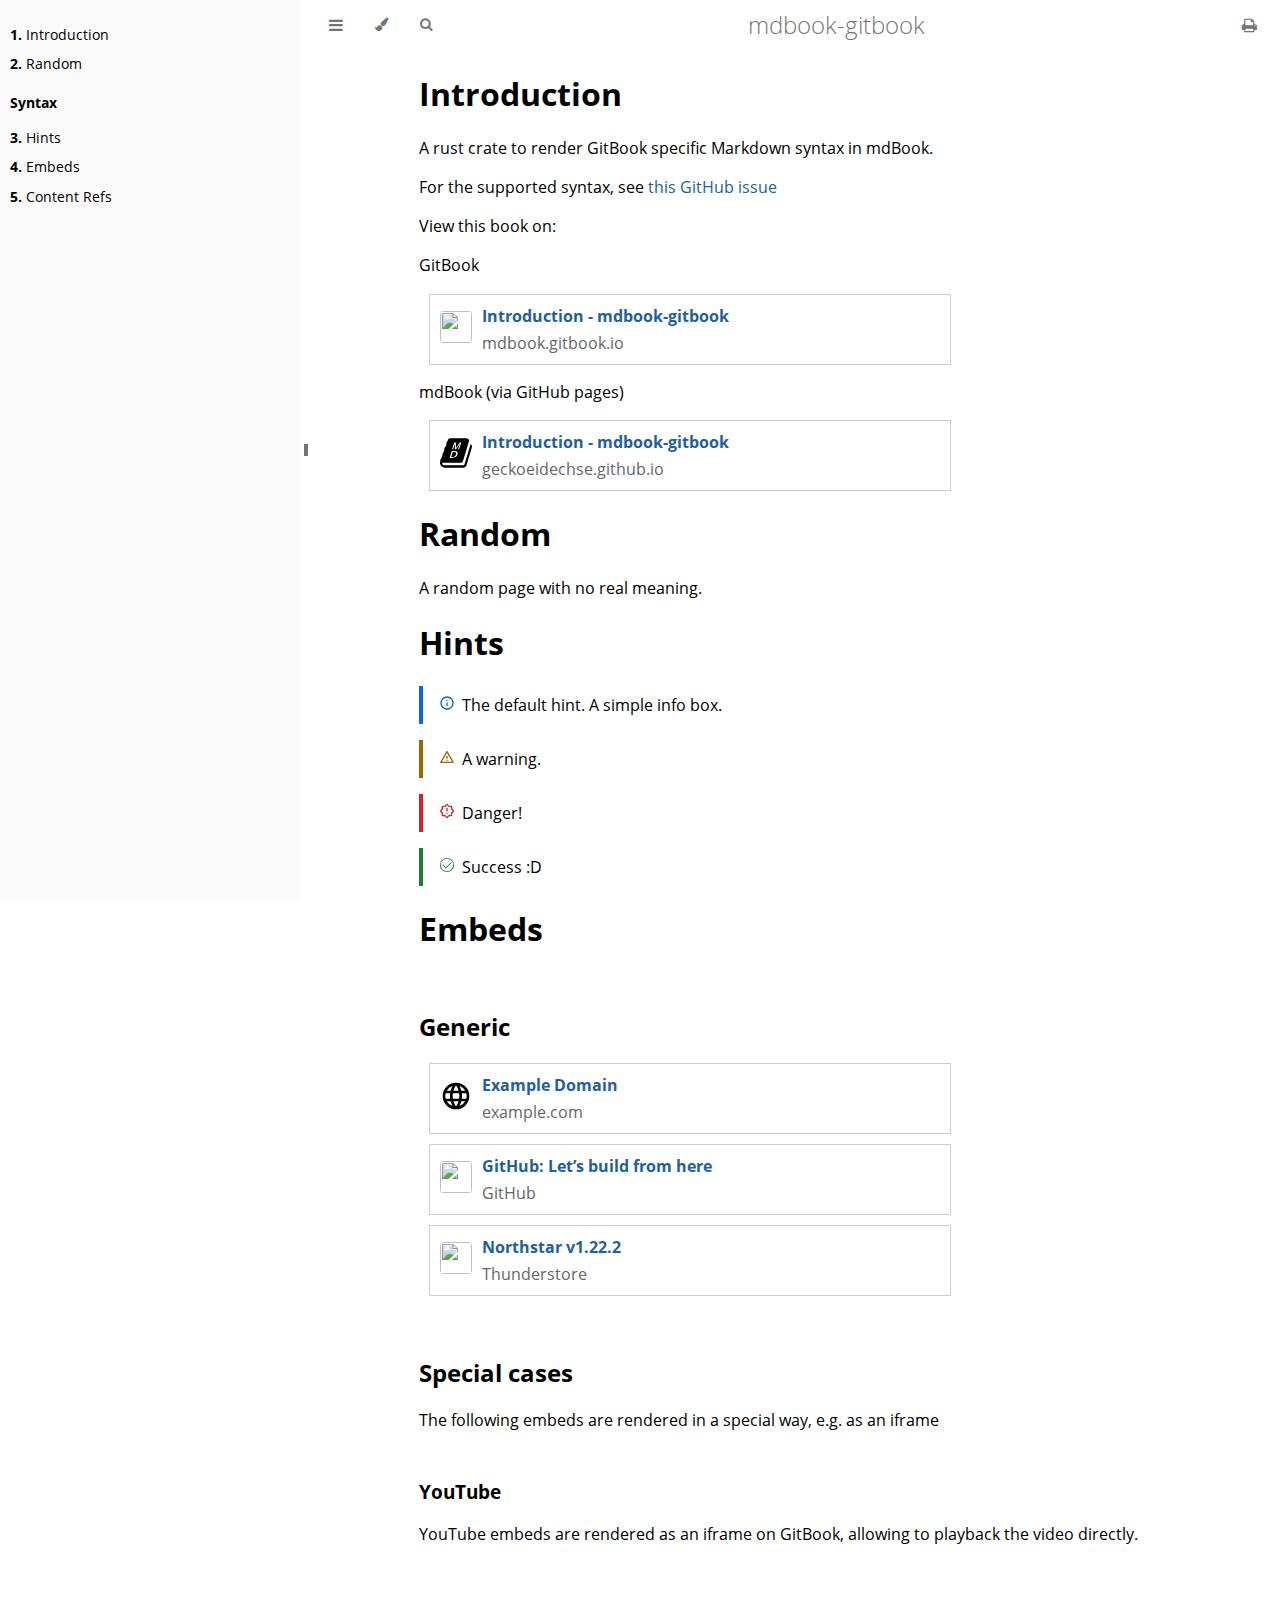
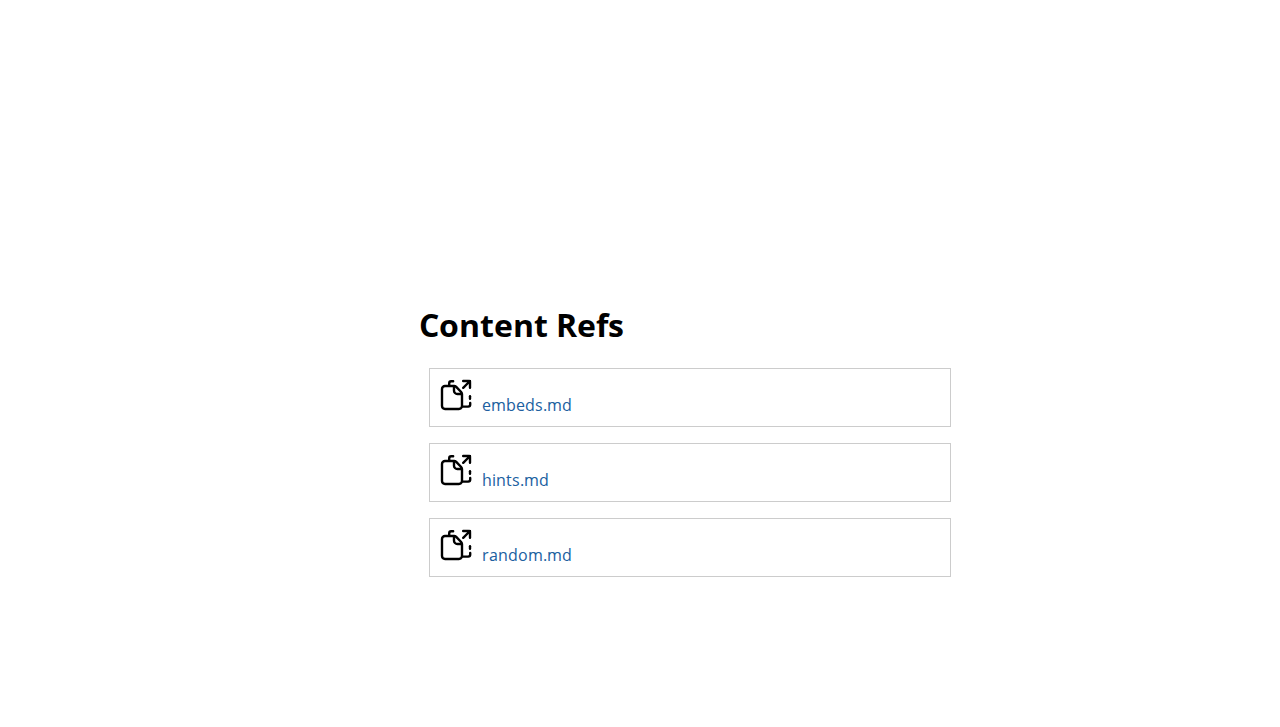
==== print.html @ 850cfbb1 "deploy: 8a7c3dc0112c13851c8fd574d5e337f97fa090f6" ====
<!DOCTYPE HTML>
<html lang="en" class="light" dir="ltr">
    <head>
        <!-- Book generated using mdBook -->
        <meta charset="UTF-8">
        <title>mdbook-gitbook</title>
        <meta name="robots" content="noindex">


        <!-- Custom HTML head -->
        
        <meta name="description" content="">
        <meta name="viewport" content="width=device-width, initial-scale=1">
        <meta name="theme-color" content="#ffffff">

        <link rel="icon" href="favicon.svg">
        <link rel="shortcut icon" href="favicon.png">
        <link rel="stylesheet" href="css/variables.css">
        <link rel="stylesheet" href="css/general.css">
        <link rel="stylesheet" href="css/chrome.css">
        <link rel="stylesheet" href="css/print.css" media="print">

        <!-- Fonts -->
        <link rel="stylesheet" href="FontAwesome/css/font-awesome.css">
        <link rel="stylesheet" href="fonts/fonts.css">

        <!-- Highlight.js Stylesheets -->
        <link rel="stylesheet" href="highlight.css">
        <link rel="stylesheet" href="tomorrow-night.css">
        <link rel="stylesheet" href="ayu-highlight.css">

        <!-- Custom theme stylesheets -->

    </head>
    <body class="sidebar-visible no-js">
    <div id="body-container">
        <!-- Provide site root to javascript -->
        <script>
            var path_to_root = "";
            var default_theme = window.matchMedia("(prefers-color-scheme: dark)").matches ? "navy" : "light";
        </script>

        <!-- Work around some values being stored in localStorage wrapped in quotes -->
        <script>
            try {
                var theme = localStorage.getItem('mdbook-theme');
                var sidebar = localStorage.getItem('mdbook-sidebar');

                if (theme.startsWith('"') && theme.endsWith('"')) {
                    localStorage.setItem('mdbook-theme', theme.slice(1, theme.length - 1));
                }

                if (sidebar.startsWith('"') && sidebar.endsWith('"')) {
                    localStorage.setItem('mdbook-sidebar', sidebar.slice(1, sidebar.length - 1));
                }
            } catch (e) { }
        </script>

        <!-- Set the theme before any content is loaded, prevents flash -->
        <script>
            var theme;
            try { theme = localStorage.getItem('mdbook-theme'); } catch(e) { }
            if (theme === null || theme === undefined) { theme = default_theme; }
            var html = document.querySelector('html');
            html.classList.remove('light')
            html.classList.add(theme);
            var body = document.querySelector('body');
            body.classList.remove('no-js')
            body.classList.add('js');
        </script>

        <input type="checkbox" id="sidebar-toggle-anchor" class="hidden">

        <!-- Hide / unhide sidebar before it is displayed -->
        <script>
            var body = document.querySelector('body');
            var sidebar = null;
            var sidebar_toggle = document.getElementById("sidebar-toggle-anchor");
            if (document.body.clientWidth >= 1080) {
                try { sidebar = localStorage.getItem('mdbook-sidebar'); } catch(e) { }
                sidebar = sidebar || 'visible';
            } else {
                sidebar = 'hidden';
            }
            sidebar_toggle.checked = sidebar === 'visible';
            body.classList.remove('sidebar-visible');
            body.classList.add("sidebar-" + sidebar);
        </script>

        <nav id="sidebar" class="sidebar" aria-label="Table of contents">
            <div class="sidebar-scrollbox">
                <ol class="chapter"><li class="chapter-item expanded "><a href="index.html"><strong aria-hidden="true">1.</strong> Introduction</a></li><li class="chapter-item expanded "><a href="random.html"><strong aria-hidden="true">2.</strong> Random</a></li><li class="chapter-item expanded affix "><li class="part-title">Syntax</li><li class="chapter-item expanded "><a href="examples/hints.html"><strong aria-hidden="true">3.</strong> Hints</a></li><li class="chapter-item expanded "><a href="examples/embeds.html"><strong aria-hidden="true">4.</strong> Embeds</a></li><li class="chapter-item expanded "><a href="examples/content-refs.html"><strong aria-hidden="true">5.</strong> Content Refs</a></li></ol>
            </div>
            <div id="sidebar-resize-handle" class="sidebar-resize-handle">
                <div class="sidebar-resize-indicator"></div>
            </div>
        </nav>

        <!-- Track and set sidebar scroll position -->
        <script>
            var sidebarScrollbox = document.querySelector('#sidebar .sidebar-scrollbox');
            sidebarScrollbox.addEventListener('click', function(e) {
                if (e.target.tagName === 'A') {
                    sessionStorage.setItem('sidebar-scroll', sidebarScrollbox.scrollTop);
                }
            }, { passive: true });
            var sidebarScrollTop = sessionStorage.getItem('sidebar-scroll');
            sessionStorage.removeItem('sidebar-scroll');
            if (sidebarScrollTop) {
                // preserve sidebar scroll position when navigating via links within sidebar
                sidebarScrollbox.scrollTop = sidebarScrollTop;
            } else {
                // scroll sidebar to current active section when navigating via "next/previous chapter" buttons
                var activeSection = document.querySelector('#sidebar .active');
                if (activeSection) {
                    activeSection.scrollIntoView({ block: 'center' });
                }
            }
        </script>

        <div id="page-wrapper" class="page-wrapper">

            <div class="page">
                                <div id="menu-bar-hover-placeholder"></div>
                <div id="menu-bar" class="menu-bar sticky">
                    <div class="left-buttons">
                        <label id="sidebar-toggle" class="icon-button" for="sidebar-toggle-anchor" title="Toggle Table of Contents" aria-label="Toggle Table of Contents" aria-controls="sidebar">
                            <i class="fa fa-bars"></i>
                        </label>
                        <button id="theme-toggle" class="icon-button" type="button" title="Change theme" aria-label="Change theme" aria-haspopup="true" aria-expanded="false" aria-controls="theme-list">
                            <i class="fa fa-paint-brush"></i>
                        </button>
                        <ul id="theme-list" class="theme-popup" aria-label="Themes" role="menu">
                            <li role="none"><button role="menuitem" class="theme" id="light">Light</button></li>
                            <li role="none"><button role="menuitem" class="theme" id="rust">Rust</button></li>
                            <li role="none"><button role="menuitem" class="theme" id="coal">Coal</button></li>
                            <li role="none"><button role="menuitem" class="theme" id="navy">Navy</button></li>
                            <li role="none"><button role="menuitem" class="theme" id="ayu">Ayu</button></li>
                        </ul>
                        <button id="search-toggle" class="icon-button" type="button" title="Search. (Shortkey: s)" aria-label="Toggle Searchbar" aria-expanded="false" aria-keyshortcuts="S" aria-controls="searchbar">
                            <i class="fa fa-search"></i>
                        </button>
                    </div>

                    <h1 class="menu-title">mdbook-gitbook</h1>

                    <div class="right-buttons">
                        <a href="print.html" title="Print this book" aria-label="Print this book">
                            <i id="print-button" class="fa fa-print"></i>
                        </a>

                    </div>
                </div>

                <div id="search-wrapper" class="hidden">
                    <form id="searchbar-outer" class="searchbar-outer">
                        <input type="search" id="searchbar" name="searchbar" placeholder="Search this book ..." aria-controls="searchresults-outer" aria-describedby="searchresults-header">
                    </form>
                    <div id="searchresults-outer" class="searchresults-outer hidden">
                        <div id="searchresults-header" class="searchresults-header"></div>
                        <ul id="searchresults">
                        </ul>
                    </div>
                </div>

                <!-- Apply ARIA attributes after the sidebar and the sidebar toggle button are added to the DOM -->
                <script>
                    document.getElementById('sidebar-toggle').setAttribute('aria-expanded', sidebar === 'visible');
                    document.getElementById('sidebar').setAttribute('aria-hidden', sidebar !== 'visible');
                    Array.from(document.querySelectorAll('#sidebar a')).forEach(function(link) {
                        link.setAttribute('tabIndex', sidebar === 'visible' ? 0 : -1);
                    });
                </script>

                <div id="content" class="content">
                    <main>
                        <h1 id="introduction"><a class="header" href="#introduction">Introduction</a></h1>
<p>A rust crate to render GitBook specific Markdown syntax in mdBook.</p>
<p>For the supported syntax, see <a href="https://github.com/GeckoEidechse/mdbook-gitbook/issues/1">this GitHub issue</a></p>
<p>View this book on:</p>
<p>GitBook</p>
<div style="border: 1px solid #ccc; padding: 10px; max-width: 500px; margin: 10px">
  <a href="https://mdbook.gitbook.io/mdbook-gitbook/">
    <div style="display: flex; align-items: center;">
      <div style="margin-right: 10px;">
        <img alt="" src="https://app.gitbook.com/public/images/icon-512.png" width="100%" height="auto" decoding="async"
          style="width: 32px; height: 32px; border-radius: 4px;">
      </div>
      <div style="flex-grow: 1;">
        <div style="font-weight: bold; margin-bottom: 5px;">
          Introduction - mdbook-gitbook
        </div>
        <div style="color: #666;">
          mdbook.gitbook.io
        </div>
      </div>
    </div>
  </a>
</div>
<p>mdBook (via GitHub pages)</p>
<div style="border: 1px solid #ccc; padding: 10px; max-width: 500px; margin: 10px">
  <a href="https://geckoeidechse.github.io/mdbook-gitbook/">
    <div style="display: flex; align-items: center;">
      <div style="margin-right: 10px;">
        <img alt="" src="favicon.svg" width="100%" height="auto" decoding="async"
          style="width: 32px; height: 32px; border-radius: 4px;">
      </div>
      <div style="flex-grow: 1;">
        <div style="font-weight: bold; margin-bottom: 5px;">
          Introduction - mdbook-gitbook
        </div>
        <div style="color: #666;">
          geckoeidechse.github.io
        </div>
      </div>
    </div>
  </a>
</div>
<div style="break-before: page; page-break-before: always;"></div><h1 id="random"><a class="header" href="#random">Random</a></h1>
<p>A random page with no real meaning.</p>
<div style="break-before: page; page-break-before: always;"></div><h1 id="hints"><a class="header" href="#hints">Hints</a></h1>
<style>
.mdbook-gitbook-hints {
  padding: 8px 16px;
  margin-bottom: 16px;
  border-left: 0.25em solid var(--mdbook-gitbook-hints-color);
}

.mdbook-gitbook-hints>*:first-child {
  margin-top: 0;
}

.mdbook-gitbook-hints>*:last-child {
  margin-bottom: 0;
}

.mdbook-gitbook-hints-icon {
  display: inline-block;
  color: var(--mdbook-gitbook-hints-color);
  width: 1em;
  height: 1em;
  margin-right: 0.2em;
  background-color: currentColor;
  -webkit-mask: no-repeat center / 100%;
  mask: no-repeat center / 100%;
  -webkit-mask-image: var(--mdbook-gitbook-hints-icon);
  mask-image: var(--mdbook-gitbook-hints-icon);
}

/* Icons from https://icon-sets.iconify.design/material-symbols */
.mdbook-gitbook-hints-info {
  --mdbook-gitbook-hints-color: rgb(9, 105, 218);
  --mdbook-gitbook-hints-icon: url('data:image/svg+xml,%3Csvg xmlns="http%3A%2F%2Fwww.w3.org%2F2000%2Fsvg" width="24" height="24" viewBox="0 0 24 24"%3E%3Cpath fill="currentColor" d="M12 17q.425 0 .713-.288T13 16v-4q0-.425-.288-.712T12 11q-.425 0-.712.288T11 12v4q0 .425.288.713T12 17m0-8q.425 0 .713-.288T13 8q0-.425-.288-.712T12 7q-.425 0-.712.288T11 8q0 .425.288.713T12 9m0 13q-2.075 0-3.9-.788t-3.175-2.137q-1.35-1.35-2.137-3.175T2 12q0-2.075.788-3.9t2.137-3.175q1.35-1.35 3.175-2.137T12 2q2.075 0 3.9.788t3.175 2.137q1.35 1.35 2.138 3.175T22 12q0 2.075-.788 3.9t-2.137 3.175q-1.35 1.35-3.175 2.138T12 22m0-2q3.35 0 5.675-2.325T20 12q0-3.35-2.325-5.675T12 4Q8.65 4 6.325 6.325T4 12q0 3.35 2.325 5.675T12 20m0-8"%2F%3E%3C%2Fsvg%3E');
}

.mdbook-gitbook-hints-warning {
  --mdbook-gitbook-hints-color: rgb(154, 103, 0);
  --mdbook-gitbook-hints-icon: url('data:image/svg+xml,%3Csvg xmlns="http%3A%2F%2Fwww.w3.org%2F2000%2Fsvg" width="24" height="24" viewBox="0 0 24 24"%3E%3Cpath fill="currentColor" d="M2.725 21q-.275 0-.5-.137t-.35-.363q-.125-.225-.137-.488t.137-.512l9.25-16q.15-.25.388-.375T12 3q.25 0 .488.125t.387.375l9.25 16q.15.25.138.513t-.138.487q-.125.225-.35.363t-.5.137zm1.725-2h15.1L12 6zM12 18q.425 0 .713-.288T13 17q0-.425-.288-.712T12 16q-.425 0-.712.288T11 17q0 .425.288.713T12 18m0-3q.425 0 .713-.288T13 14v-3q0-.425-.288-.712T12 10q-.425 0-.712.288T11 11v3q0 .425.288.713T12 15m0-2.5"%2F%3E%3C%2Fsvg%3E');
}

.mdbook-gitbook-hints-danger {
  --mdbook-gitbook-hints-color: rgb(207, 34, 46);
  --mdbook-gitbook-hints-icon: url('data:image/svg+xml,%3Csvg xmlns="http%3A%2F%2Fwww.w3.org%2F2000%2Fsvg" width="24" height="24" viewBox="0 0 24 24"%3E%3Cpath fill="currentColor" d="M12 17q.425 0 .713-.288T13 16q0-.425-.288-.712T12 15q-.425 0-.712.288T11 16q0 .425.288.713T12 17m0-4q.425 0 .713-.288T13 12V8q0-.425-.288-.712T12 7q-.425 0-.712.288T11 8v4q0 .425.288.713T12 13m-3.35 7H6q-.825 0-1.412-.587T4 18v-2.65L2.075 13.4q-.275-.3-.425-.662T1.5 12q0-.375.15-.737t.425-.663L4 8.65V6q0-.825.588-1.412T6 4h2.65l1.95-1.925q.3-.275.663-.425T12 1.5q.375 0 .738.15t.662.425L15.35 4H18q.825 0 1.413.588T20 6v2.65l1.925 1.95q.275.3.425.663t.15.737q0 .375-.15.738t-.425.662L20 15.35V18q0 .825-.587 1.413T18 20h-2.65l-1.95 1.925q-.3.275-.662.425T12 22.5q-.375 0-.737-.15t-.663-.425zm.85-2l2.5 2.5l2.5-2.5H18v-3.5l2.5-2.5L18 9.5V6h-3.5L12 3.5L9.5 6H6v3.5L3.5 12L6 14.5V18zm2.5-6"%2F%3E%3C%2Fsvg%3E');
}

.mdbook-gitbook-hints-success {
  --mdbook-gitbook-hints-color: rgb(26, 127, 55);
  --mdbook-gitbook-hints-icon: url("data:image/svg+xml,%3Csvg xmlns='http://www.w3.org/2000/svg' viewBox='0 0 36 36'%3E%3Cpath fill='%23000' d='M18 2a16 16 0 1 0 16 16A16 16 0 0 0 18 2m0 30a14 14 0 1 1 14-14a14 14 0 0 1-14 14' class='clr-i-outline clr-i-outline-path-1'/%3E%3Cpath fill='%23000' d='M28 12.1a1 1 0 0 0-1.41 0l-11.1 11.05l-6-6A1 1 0 0 0 8 18.53L15.49 26L28 13.52a1 1 0 0 0 0-1.42' class='clr-i-outline clr-i-outline-path-2'/%3E%3Cpath fill='none' d='M0 0h36v36H0z'/%3E%3C/svg%3E");
}

</style>
<div class="mdbook-gitbook-hints mdbook-gitbook-hints-info">
  <span class="mdbook-gitbook-hints-icon"></span>
  The default hint. A simple info box.
</div>
<style>
.mdbook-gitbook-hints {
  padding: 8px 16px;
  margin-bottom: 16px;
  border-left: 0.25em solid var(--mdbook-gitbook-hints-color);
}

.mdbook-gitbook-hints>*:first-child {
  margin-top: 0;
}

.mdbook-gitbook-hints>*:last-child {
  margin-bottom: 0;
}

.mdbook-gitbook-hints-icon {
  display: inline-block;
  color: var(--mdbook-gitbook-hints-color);
  width: 1em;
  height: 1em;
  margin-right: 0.2em;
  background-color: currentColor;
  -webkit-mask: no-repeat center / 100%;
  mask: no-repeat center / 100%;
  -webkit-mask-image: var(--mdbook-gitbook-hints-icon);
  mask-image: var(--mdbook-gitbook-hints-icon);
}

/* Icons from https://icon-sets.iconify.design/material-symbols */
.mdbook-gitbook-hints-info {
  --mdbook-gitbook-hints-color: rgb(9, 105, 218);
  --mdbook-gitbook-hints-icon: url('data:image/svg+xml,%3Csvg xmlns="http%3A%2F%2Fwww.w3.org%2F2000%2Fsvg" width="24" height="24" viewBox="0 0 24 24"%3E%3Cpath fill="currentColor" d="M12 17q.425 0 .713-.288T13 16v-4q0-.425-.288-.712T12 11q-.425 0-.712.288T11 12v4q0 .425.288.713T12 17m0-8q.425 0 .713-.288T13 8q0-.425-.288-.712T12 7q-.425 0-.712.288T11 8q0 .425.288.713T12 9m0 13q-2.075 0-3.9-.788t-3.175-2.137q-1.35-1.35-2.137-3.175T2 12q0-2.075.788-3.9t2.137-3.175q1.35-1.35 3.175-2.137T12 2q2.075 0 3.9.788t3.175 2.137q1.35 1.35 2.138 3.175T22 12q0 2.075-.788 3.9t-2.137 3.175q-1.35 1.35-3.175 2.138T12 22m0-2q3.35 0 5.675-2.325T20 12q0-3.35-2.325-5.675T12 4Q8.65 4 6.325 6.325T4 12q0 3.35 2.325 5.675T12 20m0-8"%2F%3E%3C%2Fsvg%3E');
}

.mdbook-gitbook-hints-warning {
  --mdbook-gitbook-hints-color: rgb(154, 103, 0);
  --mdbook-gitbook-hints-icon: url('data:image/svg+xml,%3Csvg xmlns="http%3A%2F%2Fwww.w3.org%2F2000%2Fsvg" width="24" height="24" viewBox="0 0 24 24"%3E%3Cpath fill="currentColor" d="M2.725 21q-.275 0-.5-.137t-.35-.363q-.125-.225-.137-.488t.137-.512l9.25-16q.15-.25.388-.375T12 3q.25 0 .488.125t.387.375l9.25 16q.15.25.138.513t-.138.487q-.125.225-.35.363t-.5.137zm1.725-2h15.1L12 6zM12 18q.425 0 .713-.288T13 17q0-.425-.288-.712T12 16q-.425 0-.712.288T11 17q0 .425.288.713T12 18m0-3q.425 0 .713-.288T13 14v-3q0-.425-.288-.712T12 10q-.425 0-.712.288T11 11v3q0 .425.288.713T12 15m0-2.5"%2F%3E%3C%2Fsvg%3E');
}

.mdbook-gitbook-hints-danger {
  --mdbook-gitbook-hints-color: rgb(207, 34, 46);
  --mdbook-gitbook-hints-icon: url('data:image/svg+xml,%3Csvg xmlns="http%3A%2F%2Fwww.w3.org%2F2000%2Fsvg" width="24" height="24" viewBox="0 0 24 24"%3E%3Cpath fill="currentColor" d="M12 17q.425 0 .713-.288T13 16q0-.425-.288-.712T12 15q-.425 0-.712.288T11 16q0 .425.288.713T12 17m0-4q.425 0 .713-.288T13 12V8q0-.425-.288-.712T12 7q-.425 0-.712.288T11 8v4q0 .425.288.713T12 13m-3.35 7H6q-.825 0-1.412-.587T4 18v-2.65L2.075 13.4q-.275-.3-.425-.662T1.5 12q0-.375.15-.737t.425-.663L4 8.65V6q0-.825.588-1.412T6 4h2.65l1.95-1.925q.3-.275.663-.425T12 1.5q.375 0 .738.15t.662.425L15.35 4H18q.825 0 1.413.588T20 6v2.65l1.925 1.95q.275.3.425.663t.15.737q0 .375-.15.738t-.425.662L20 15.35V18q0 .825-.587 1.413T18 20h-2.65l-1.95 1.925q-.3.275-.662.425T12 22.5q-.375 0-.737-.15t-.663-.425zm.85-2l2.5 2.5l2.5-2.5H18v-3.5l2.5-2.5L18 9.5V6h-3.5L12 3.5L9.5 6H6v3.5L3.5 12L6 14.5V18zm2.5-6"%2F%3E%3C%2Fsvg%3E');
}

.mdbook-gitbook-hints-success {
  --mdbook-gitbook-hints-color: rgb(26, 127, 55);
  --mdbook-gitbook-hints-icon: url("data:image/svg+xml,%3Csvg xmlns='http://www.w3.org/2000/svg' viewBox='0 0 36 36'%3E%3Cpath fill='%23000' d='M18 2a16 16 0 1 0 16 16A16 16 0 0 0 18 2m0 30a14 14 0 1 1 14-14a14 14 0 0 1-14 14' class='clr-i-outline clr-i-outline-path-1'/%3E%3Cpath fill='%23000' d='M28 12.1a1 1 0 0 0-1.41 0l-11.1 11.05l-6-6A1 1 0 0 0 8 18.53L15.49 26L28 13.52a1 1 0 0 0 0-1.42' class='clr-i-outline clr-i-outline-path-2'/%3E%3Cpath fill='none' d='M0 0h36v36H0z'/%3E%3C/svg%3E");
}

</style>
<div class="mdbook-gitbook-hints mdbook-gitbook-hints-warning">
  <span class="mdbook-gitbook-hints-icon"></span>
  A warning.
</div>
<style>
.mdbook-gitbook-hints {
  padding: 8px 16px;
  margin-bottom: 16px;
  border-left: 0.25em solid var(--mdbook-gitbook-hints-color);
}

.mdbook-gitbook-hints>*:first-child {
  margin-top: 0;
}

.mdbook-gitbook-hints>*:last-child {
  margin-bottom: 0;
}

.mdbook-gitbook-hints-icon {
  display: inline-block;
  color: var(--mdbook-gitbook-hints-color);
  width: 1em;
  height: 1em;
  margin-right: 0.2em;
  background-color: currentColor;
  -webkit-mask: no-repeat center / 100%;
  mask: no-repeat center / 100%;
  -webkit-mask-image: var(--mdbook-gitbook-hints-icon);
  mask-image: var(--mdbook-gitbook-hints-icon);
}

/* Icons from https://icon-sets.iconify.design/material-symbols */
.mdbook-gitbook-hints-info {
  --mdbook-gitbook-hints-color: rgb(9, 105, 218);
  --mdbook-gitbook-hints-icon: url('data:image/svg+xml,%3Csvg xmlns="http%3A%2F%2Fwww.w3.org%2F2000%2Fsvg" width="24" height="24" viewBox="0 0 24 24"%3E%3Cpath fill="currentColor" d="M12 17q.425 0 .713-.288T13 16v-4q0-.425-.288-.712T12 11q-.425 0-.712.288T11 12v4q0 .425.288.713T12 17m0-8q.425 0 .713-.288T13 8q0-.425-.288-.712T12 7q-.425 0-.712.288T11 8q0 .425.288.713T12 9m0 13q-2.075 0-3.9-.788t-3.175-2.137q-1.35-1.35-2.137-3.175T2 12q0-2.075.788-3.9t2.137-3.175q1.35-1.35 3.175-2.137T12 2q2.075 0 3.9.788t3.175 2.137q1.35 1.35 2.138 3.175T22 12q0 2.075-.788 3.9t-2.137 3.175q-1.35 1.35-3.175 2.138T12 22m0-2q3.35 0 5.675-2.325T20 12q0-3.35-2.325-5.675T12 4Q8.65 4 6.325 6.325T4 12q0 3.35 2.325 5.675T12 20m0-8"%2F%3E%3C%2Fsvg%3E');
}

.mdbook-gitbook-hints-warning {
  --mdbook-gitbook-hints-color: rgb(154, 103, 0);
  --mdbook-gitbook-hints-icon: url('data:image/svg+xml,%3Csvg xmlns="http%3A%2F%2Fwww.w3.org%2F2000%2Fsvg" width="24" height="24" viewBox="0 0 24 24"%3E%3Cpath fill="currentColor" d="M2.725 21q-.275 0-.5-.137t-.35-.363q-.125-.225-.137-.488t.137-.512l9.25-16q.15-.25.388-.375T12 3q.25 0 .488.125t.387.375l9.25 16q.15.25.138.513t-.138.487q-.125.225-.35.363t-.5.137zm1.725-2h15.1L12 6zM12 18q.425 0 .713-.288T13 17q0-.425-.288-.712T12 16q-.425 0-.712.288T11 17q0 .425.288.713T12 18m0-3q.425 0 .713-.288T13 14v-3q0-.425-.288-.712T12 10q-.425 0-.712.288T11 11v3q0 .425.288.713T12 15m0-2.5"%2F%3E%3C%2Fsvg%3E');
}

.mdbook-gitbook-hints-danger {
  --mdbook-gitbook-hints-color: rgb(207, 34, 46);
  --mdbook-gitbook-hints-icon: url('data:image/svg+xml,%3Csvg xmlns="http%3A%2F%2Fwww.w3.org%2F2000%2Fsvg" width="24" height="24" viewBox="0 0 24 24"%3E%3Cpath fill="currentColor" d="M12 17q.425 0 .713-.288T13 16q0-.425-.288-.712T12 15q-.425 0-.712.288T11 16q0 .425.288.713T12 17m0-4q.425 0 .713-.288T13 12V8q0-.425-.288-.712T12 7q-.425 0-.712.288T11 8v4q0 .425.288.713T12 13m-3.35 7H6q-.825 0-1.412-.587T4 18v-2.65L2.075 13.4q-.275-.3-.425-.662T1.5 12q0-.375.15-.737t.425-.663L4 8.65V6q0-.825.588-1.412T6 4h2.65l1.95-1.925q.3-.275.663-.425T12 1.5q.375 0 .738.15t.662.425L15.35 4H18q.825 0 1.413.588T20 6v2.65l1.925 1.95q.275.3.425.663t.15.737q0 .375-.15.738t-.425.662L20 15.35V18q0 .825-.587 1.413T18 20h-2.65l-1.95 1.925q-.3.275-.662.425T12 22.5q-.375 0-.737-.15t-.663-.425zm.85-2l2.5 2.5l2.5-2.5H18v-3.5l2.5-2.5L18 9.5V6h-3.5L12 3.5L9.5 6H6v3.5L3.5 12L6 14.5V18zm2.5-6"%2F%3E%3C%2Fsvg%3E');
}

.mdbook-gitbook-hints-success {
  --mdbook-gitbook-hints-color: rgb(26, 127, 55);
  --mdbook-gitbook-hints-icon: url("data:image/svg+xml,%3Csvg xmlns='http://www.w3.org/2000/svg' viewBox='0 0 36 36'%3E%3Cpath fill='%23000' d='M18 2a16 16 0 1 0 16 16A16 16 0 0 0 18 2m0 30a14 14 0 1 1 14-14a14 14 0 0 1-14 14' class='clr-i-outline clr-i-outline-path-1'/%3E%3Cpath fill='%23000' d='M28 12.1a1 1 0 0 0-1.41 0l-11.1 11.05l-6-6A1 1 0 0 0 8 18.53L15.49 26L28 13.52a1 1 0 0 0 0-1.42' class='clr-i-outline clr-i-outline-path-2'/%3E%3Cpath fill='none' d='M0 0h36v36H0z'/%3E%3C/svg%3E");
}

</style>
<div class="mdbook-gitbook-hints mdbook-gitbook-hints-danger">
  <span class="mdbook-gitbook-hints-icon"></span>
  Danger!
</div>
<style>
.mdbook-gitbook-hints {
  padding: 8px 16px;
  margin-bottom: 16px;
  border-left: 0.25em solid var(--mdbook-gitbook-hints-color);
}

.mdbook-gitbook-hints>*:first-child {
  margin-top: 0;
}

.mdbook-gitbook-hints>*:last-child {
  margin-bottom: 0;
}

.mdbook-gitbook-hints-icon {
  display: inline-block;
  color: var(--mdbook-gitbook-hints-color);
  width: 1em;
  height: 1em;
  margin-right: 0.2em;
  background-color: currentColor;
  -webkit-mask: no-repeat center / 100%;
  mask: no-repeat center / 100%;
  -webkit-mask-image: var(--mdbook-gitbook-hints-icon);
  mask-image: var(--mdbook-gitbook-hints-icon);
}

/* Icons from https://icon-sets.iconify.design/material-symbols */
.mdbook-gitbook-hints-info {
  --mdbook-gitbook-hints-color: rgb(9, 105, 218);
  --mdbook-gitbook-hints-icon: url('data:image/svg+xml,%3Csvg xmlns="http%3A%2F%2Fwww.w3.org%2F2000%2Fsvg" width="24" height="24" viewBox="0 0 24 24"%3E%3Cpath fill="currentColor" d="M12 17q.425 0 .713-.288T13 16v-4q0-.425-.288-.712T12 11q-.425 0-.712.288T11 12v4q0 .425.288.713T12 17m0-8q.425 0 .713-.288T13 8q0-.425-.288-.712T12 7q-.425 0-.712.288T11 8q0 .425.288.713T12 9m0 13q-2.075 0-3.9-.788t-3.175-2.137q-1.35-1.35-2.137-3.175T2 12q0-2.075.788-3.9t2.137-3.175q1.35-1.35 3.175-2.137T12 2q2.075 0 3.9.788t3.175 2.137q1.35 1.35 2.138 3.175T22 12q0 2.075-.788 3.9t-2.137 3.175q-1.35 1.35-3.175 2.138T12 22m0-2q3.35 0 5.675-2.325T20 12q0-3.35-2.325-5.675T12 4Q8.65 4 6.325 6.325T4 12q0 3.35 2.325 5.675T12 20m0-8"%2F%3E%3C%2Fsvg%3E');
}

.mdbook-gitbook-hints-warning {
  --mdbook-gitbook-hints-color: rgb(154, 103, 0);
  --mdbook-gitbook-hints-icon: url('data:image/svg+xml,%3Csvg xmlns="http%3A%2F%2Fwww.w3.org%2F2000%2Fsvg" width="24" height="24" viewBox="0 0 24 24"%3E%3Cpath fill="currentColor" d="M2.725 21q-.275 0-.5-.137t-.35-.363q-.125-.225-.137-.488t.137-.512l9.25-16q.15-.25.388-.375T12 3q.25 0 .488.125t.387.375l9.25 16q.15.25.138.513t-.138.487q-.125.225-.35.363t-.5.137zm1.725-2h15.1L12 6zM12 18q.425 0 .713-.288T13 17q0-.425-.288-.712T12 16q-.425 0-.712.288T11 17q0 .425.288.713T12 18m0-3q.425 0 .713-.288T13 14v-3q0-.425-.288-.712T12 10q-.425 0-.712.288T11 11v3q0 .425.288.713T12 15m0-2.5"%2F%3E%3C%2Fsvg%3E');
}

.mdbook-gitbook-hints-danger {
  --mdbook-gitbook-hints-color: rgb(207, 34, 46);
  --mdbook-gitbook-hints-icon: url('data:image/svg+xml,%3Csvg xmlns="http%3A%2F%2Fwww.w3.org%2F2000%2Fsvg" width="24" height="24" viewBox="0 0 24 24"%3E%3Cpath fill="currentColor" d="M12 17q.425 0 .713-.288T13 16q0-.425-.288-.712T12 15q-.425 0-.712.288T11 16q0 .425.288.713T12 17m0-4q.425 0 .713-.288T13 12V8q0-.425-.288-.712T12 7q-.425 0-.712.288T11 8v4q0 .425.288.713T12 13m-3.35 7H6q-.825 0-1.412-.587T4 18v-2.65L2.075 13.4q-.275-.3-.425-.662T1.5 12q0-.375.15-.737t.425-.663L4 8.65V6q0-.825.588-1.412T6 4h2.65l1.95-1.925q.3-.275.663-.425T12 1.5q.375 0 .738.15t.662.425L15.35 4H18q.825 0 1.413.588T20 6v2.65l1.925 1.95q.275.3.425.663t.15.737q0 .375-.15.738t-.425.662L20 15.35V18q0 .825-.587 1.413T18 20h-2.65l-1.95 1.925q-.3.275-.662.425T12 22.5q-.375 0-.737-.15t-.663-.425zm.85-2l2.5 2.5l2.5-2.5H18v-3.5l2.5-2.5L18 9.5V6h-3.5L12 3.5L9.5 6H6v3.5L3.5 12L6 14.5V18zm2.5-6"%2F%3E%3C%2Fsvg%3E');
}

.mdbook-gitbook-hints-success {
  --mdbook-gitbook-hints-color: rgb(26, 127, 55);
  --mdbook-gitbook-hints-icon: url("data:image/svg+xml,%3Csvg xmlns='http://www.w3.org/2000/svg' viewBox='0 0 36 36'%3E%3Cpath fill='%23000' d='M18 2a16 16 0 1 0 16 16A16 16 0 0 0 18 2m0 30a14 14 0 1 1 14-14a14 14 0 0 1-14 14' class='clr-i-outline clr-i-outline-path-1'/%3E%3Cpath fill='%23000' d='M28 12.1a1 1 0 0 0-1.41 0l-11.1 11.05l-6-6A1 1 0 0 0 8 18.53L15.49 26L28 13.52a1 1 0 0 0 0-1.42' class='clr-i-outline clr-i-outline-path-2'/%3E%3Cpath fill='none' d='M0 0h36v36H0z'/%3E%3C/svg%3E");
}

</style>
<div class="mdbook-gitbook-hints mdbook-gitbook-hints-success">
  <span class="mdbook-gitbook-hints-icon"></span>
  Success :D
</div>
<div style="break-before: page; page-break-before: always;"></div><h1 id="embeds"><a class="header" href="#embeds">Embeds</a></h1>
<h2 id="generic"><a class="header" href="#generic">Generic</a></h2>
<div style="border: 1px solid #ccc; padding: 10px; max-width: 500px; margin: 10px">
  <a href="http://example.com/">
    <div style="display: flex; align-items: center;">
      <div style="margin-right: 10px;">
        <img alt="" src="[data-uri]" width="100%" height="auto" decoding="async"
          style="width: 32px; height: 32px; border-radius: 4px;">
      </div>
      <div style="flex-grow: 1;">
        <div style="font-weight: bold; margin-bottom: 5px;">
          Example Domain
        </div>
        <div style="color: #666;">
          example.com
        </div>
      </div>
    </div>
  </a>
</div>
<div style="border: 1px solid #ccc; padding: 10px; max-width: 500px; margin: 10px">
  <a href="https://github.com/">
    <div style="display: flex; align-items: center;">
      <div style="margin-right: 10px;">
        <img alt="" src="https://github.com/fluidicon.png" width="100%" height="auto" decoding="async"
          style="width: 32px; height: 32px; border-radius: 4px;">
      </div>
      <div style="flex-grow: 1;">
        <div style="font-weight: bold; margin-bottom: 5px;">
          GitHub: Let’s build from here
        </div>
        <div style="color: #666;">
          GitHub
        </div>
      </div>
    </div>
  </a>
</div>
<div style="border: 1px solid #ccc; padding: 10px; max-width: 500px; margin: 10px">
  <a href="https://northstar.thunderstore.io/package/northstar/Northstar/">
    <div style="display: flex; align-items: center;">
      <div style="margin-right: 10px;">
        <img alt="" src="https://thunderstore.io/static/icon.ffafeeaa3ecf.png" width="100%" height="auto" decoding="async"
          style="width: 32px; height: 32px; border-radius: 4px;">
      </div>
      <div style="flex-grow: 1;">
        <div style="font-weight: bold; margin-bottom: 5px;">
          Northstar v1.22.2
        </div>
        <div style="color: #666;">
          Thunderstore
        </div>
      </div>
    </div>
  </a>
</div>
<h2 id="special-cases"><a class="header" href="#special-cases">Special cases</a></h2>
<p>The following embeds are rendered in a special way, e.g. as an iframe</p>
<h3 id="youtube"><a class="header" href="#youtube">YouTube</a></h3>
<p>YouTube embeds are rendered as an iframe on GitBook, allowing to playback the video directly.</p>
<iframe width="560" height="315" src="https://www.youtube.com/embed/dQw4w9WgXcQ"
    title="YouTube video player" frameborder="0"
    allow="accelerometer; autoplay; clipboard-write; encrypted-media; gyroscope; picture-in-picture; web-share"
    allowfullscreen>
</iframe>
<div style="break-before: page; page-break-before: always;"></div><h1 id="content-refs"><a class="header" href="#content-refs">Content Refs</a></h1>
<!-- The line below has to be in a single line so that the markdown link `[]()` doesn't break -->
<p><a href="examples/embeds.html"><div style="border: 1px solid #ccc; padding: 10px; max-width: 500px; margin: 10px"><img alt="" src="[data-uri]" width="100%" height="auto" decoding="async" style="width: 32px; height: 32px; border-radius: 4px; margin-right: 10px;">embeds.md</div></a></p>
<!-- The line below has to be in a single line so that the markdown link `[]()` doesn't break -->
<p><a href="examples/hints.html"><div style="border: 1px solid #ccc; padding: 10px; max-width: 500px; margin: 10px"><img alt="" src="[data-uri]" width="100%" height="auto" decoding="async" style="width: 32px; height: 32px; border-radius: 4px; margin-right: 10px;">hints.md</div></a></p>
<!-- The line below has to be in a single line so that the markdown link `[]()` doesn't break -->
<p><a href="examples/../random.html"><div style="border: 1px solid #ccc; padding: 10px; max-width: 500px; margin: 10px"><img alt="" src="[data-uri]" width="100%" height="auto" decoding="async" style="width: 32px; height: 32px; border-radius: 4px; margin-right: 10px;">random.md</div></a></p>

                    </main>

                    <nav class="nav-wrapper" aria-label="Page navigation">
                        <!-- Mobile navigation buttons -->


                        <div style="clear: both"></div>
                    </nav>
                </div>
            </div>

            <nav class="nav-wide-wrapper" aria-label="Page navigation">

            </nav>

        </div>




        <script>
            window.playground_copyable = true;
        </script>


        <script src="elasticlunr.min.js"></script>
        <script src="mark.min.js"></script>
        <script src="searcher.js"></script>

        <script src="clipboard.min.js"></script>
        <script src="highlight.js"></script>
        <script src="book.js"></script>

        <!-- Custom JS scripts -->

        <script>
        window.addEventListener('load', function() {
            window.setTimeout(window.print, 100);
        });
        </script>

    </div>
    </body>
</html>
---- css/variables.css ----
/* Globals */

:root {
    --sidebar-width: 300px;
    --sidebar-resize-indicator-width: 8px;
    --sidebar-resize-indicator-space: 2px;
    --page-padding: 15px;
    --content-max-width: 750px;
    --menu-bar-height: 50px;
    --mono-font: "Source Code Pro", Consolas, "Ubuntu Mono", Menlo, "DejaVu Sans Mono", monospace, monospace;
    --code-font-size: 0.875em /* please adjust the ace font size accordingly in editor.js */
}

/* Themes */

.ayu {
    --bg: hsl(210, 25%, 8%);
    --fg: #c5c5c5;

    --sidebar-bg: #14191f;
    --sidebar-fg: #c8c9db;
    --sidebar-non-existant: #5c6773;
    --sidebar-active: #ffb454;
    --sidebar-spacer: #2d334f;

    --scrollbar: var(--sidebar-fg);

    --icons: #737480;
    --icons-hover: #b7b9cc;

    --links: #0096cf;

    --inline-code-color: #ffb454;

    --theme-popup-bg: #14191f;
    --theme-popup-border: #5c6773;
    --theme-hover: #191f26;

    --quote-bg: hsl(226, 15%, 17%);
    --quote-border: hsl(226, 15%, 22%);

    --warning-border: #ff8e00;

    --table-border-color: hsl(210, 25%, 13%);
    --table-header-bg: hsl(210, 25%, 28%);
    --table-alternate-bg: hsl(210, 25%, 11%);

    --searchbar-border-color: #848484;
    --searchbar-bg: #424242;
    --searchbar-fg: #fff;
    --searchbar-shadow-color: #d4c89f;
    --searchresults-header-fg: #666;
    --searchresults-border-color: #888;
    --searchresults-li-bg: #252932;
    --search-mark-bg: #e3b171;

    --color-scheme: dark;
}

.coal {
    --bg: hsl(200, 7%, 8%);
    --fg: #98a3ad;

    --sidebar-bg: #292c2f;
    --sidebar-fg: #a1adb8;
    --sidebar-non-existant: #505254;
    --sidebar-active: #3473ad;
    --sidebar-spacer: #393939;

    --scrollbar: var(--sidebar-fg);

    --icons: #43484d;
    --icons-hover: #b3c0cc;

    --links: #2b79a2;

    --inline-code-color: #c5c8c6;

    --theme-popup-bg: #141617;
    --theme-popup-border: #43484d;
    --theme-hover: #1f2124;

    --quote-bg: hsl(234, 21%, 18%);
    --quote-border: hsl(234, 21%, 23%);

    --warning-border: #ff8e00;

    --table-border-color: hsl(200, 7%, 13%);
    --table-header-bg: hsl(200, 7%, 28%);
    --table-alternate-bg: hsl(200, 7%, 11%);

    --searchbar-border-color: #aaa;
    --searchbar-bg: #b7b7b7;
    --searchbar-fg: #000;
    --searchbar-shadow-color: #aaa;
    --searchresults-header-fg: #666;
    --searchresults-border-color: #98a3ad;
    --searchresults-li-bg: #2b2b2f;
    --search-mark-bg: #355c7d;

    --color-scheme: dark;
}

.light {
    --bg: hsl(0, 0%, 100%);
    --fg: hsl(0, 0%, 0%);

    --sidebar-bg: #fafafa;
    --sidebar-fg: hsl(0, 0%, 0%);
    --sidebar-non-existant: #aaaaaa;
    --sidebar-active: #1f1fff;
    --sidebar-spacer: #f4f4f4;

    --scrollbar: #8F8F8F;

    --icons: #747474;
    --icons-hover: #000000;

    --links: #20609f;

    --inline-code-color: #301900;

    --theme-popup-bg: #fafafa;
    --theme-popup-border: #cccccc;
    --theme-hover: #e6e6e6;

    --quote-bg: hsl(197, 37%, 96%);
    --quote-border: hsl(197, 37%, 91%);

    --warning-border: #ff8e00;

    --table-border-color: hsl(0, 0%, 95%);
    --table-header-bg: hsl(0, 0%, 80%);
    --table-alternate-bg: hsl(0, 0%, 97%);

    --searchbar-border-color: #aaa;
    --searchbar-bg: #fafafa;
    --searchbar-fg: #000;
    --searchbar-shadow-color: #aaa;
    --searchresults-header-fg: #666;
    --searchresults-border-color: #888;
    --searchresults-li-bg: #e4f2fe;
    --search-mark-bg: #a2cff5;

    --color-scheme: light;
}

.navy {
    --bg: hsl(226, 23%, 11%);
    --fg: #bcbdd0;

    --sidebar-bg: #282d3f;
    --sidebar-fg: #c8c9db;
    --sidebar-non-existant: #505274;
    --sidebar-active: #2b79a2;
    --sidebar-spacer: #2d334f;

    --scrollbar: var(--sidebar-fg);

    --icons: #737480;
    --icons-hover: #b7b9cc;

    --links: #2b79a2;

    --inline-code-color: #c5c8c6;

    --theme-popup-bg: #161923;
    --theme-popup-border: #737480;
    --theme-hover: #282e40;

    --quote-bg: hsl(226, 15%, 17%);
    --quote-border: hsl(226, 15%, 22%);

    --warning-border: #ff8e00;

    --table-border-color: hsl(226, 23%, 16%);
    --table-header-bg: hsl(226, 23%, 31%);
    --table-alternate-bg: hsl(226, 23%, 14%);

    --searchbar-border-color: #aaa;
    --searchbar-bg: #aeaec6;
    --searchbar-fg: #000;
    --searchbar-shadow-color: #aaa;
    --searchresults-header-fg: #5f5f71;
    --searchresults-border-color: #5c5c68;
    --searchresults-li-bg: #242430;
    --search-mark-bg: #a2cff5;

    --color-scheme: dark;
}

.rust {
    --bg: hsl(60, 9%, 87%);
    --fg: #262625;

    --sidebar-bg: #3b2e2a;
    --sidebar-fg: #c8c9db;
    --sidebar-non-existant: #505254;
    --sidebar-active: #e69f67;
    --sidebar-spacer: #45373a;

    --scrollbar: var(--sidebar-fg);

    --icons: #737480;
    --icons-hover: #262625;

    --links: #2b79a2;

    --inline-code-color: #6e6b5e;

    --theme-popup-bg: #e1e1db;
    --theme-popup-border: #b38f6b;
    --theme-hover: #99908a;

    --quote-bg: hsl(60, 5%, 75%);
    --quote-border: hsl(60, 5%, 70%);

    --warning-border: #ff8e00;

    --table-border-color: hsl(60, 9%, 82%);
    --table-header-bg: #b3a497;
    --table-alternate-bg: hsl(60, 9%, 84%);

    --searchbar-border-color: #aaa;
    --searchbar-bg: #fafafa;
    --searchbar-fg: #000;
    --searchbar-shadow-color: #aaa;
    --searchresults-header-fg: #666;
    --searchresults-border-color: #888;
    --searchresults-li-bg: #dec2a2;
    --search-mark-bg: #e69f67;

    --color-scheme: light;
}

@media (prefers-color-scheme: dark) {
    .light.no-js {
        --bg: hsl(200, 7%, 8%);
        --fg: #98a3ad;

        --sidebar-bg: #292c2f;
        --sidebar-fg: #a1adb8;
        --sidebar-non-existant: #505254;
        --sidebar-active: #3473ad;
        --sidebar-spacer: #393939;

        --scrollbar: var(--sidebar-fg);

        --icons: #43484d;
        --icons-hover: #b3c0cc;

        --links: #2b79a2;

        --inline-code-color: #c5c8c6;

        --theme-popup-bg: #141617;
        --theme-popup-border: #43484d;
        --theme-hover: #1f2124;

        --quote-bg: hsl(234, 21%, 18%);
        --quote-border: hsl(234, 21%, 23%);

        --warning-border: #ff8e00;

        --table-border-color: hsl(200, 7%, 13%);
        --table-header-bg: hsl(200, 7%, 28%);
        --table-alternate-bg: hsl(200, 7%, 11%);

        --searchbar-border-color: #aaa;
        --searchbar-bg: #b7b7b7;
        --searchbar-fg: #000;
        --searchbar-shadow-color: #aaa;
        --searchresults-header-fg: #666;
        --searchresults-border-color: #98a3ad;
        --searchresults-li-bg: #2b2b2f;
        --search-mark-bg: #355c7d;
    }
}
---- css/general.css ----
/* Base styles and content styles */

@import 'variables.css';

:root {
    /* Browser default font-size is 16px, this way 1 rem = 10px */
    font-size: 62.5%;
    color-scheme: var(--color-scheme);
}

html {
    font-family: "Open Sans", sans-serif;
    color: var(--fg);
    background-color: var(--bg);
    text-size-adjust: none;
    -webkit-text-size-adjust: none;
}

body {
    margin: 0;
    font-size: 1.6rem;
    overflow-x: hidden;
}

code {
    font-family: var(--mono-font) !important;
    font-size: var(--code-font-size);
    direction: ltr !important;
}

/* make long words/inline code not x overflow */
main {
    overflow-wrap: break-word;
}

/* make wide tables scroll if they overflow */
.table-wrapper {
    overflow-x: auto;
}

/* Don't change font size in headers. */
h1 code, h2 code, h3 code, h4 code, h5 code, h6 code {
    font-size: unset;
}

.left { float: left; }
.right { float: right; }
.boring { opacity: 0.6; }
.hide-boring .boring { display: none; }
.hidden { display: none !important; }

h2, h3 { margin-block-start: 2.5em; }
h4, h5 { margin-block-start: 2em; }

.header + .header h3,
.header + .header h4,
.header + .header h5 {
    margin-block-start: 1em;
}

h1:target::before,
h2:target::before,
h3:target::before,
h4:target::before,
h5:target::before,
h6:target::before {
    display: inline-block;
    content: "»";
    margin-inline-start: -30px;
    width: 30px;
}

/* This is broken on Safari as of version 14, but is fixed
   in Safari Technology Preview 117 which I think will be Safari 14.2.
   https://bugs.webkit.org/show_bug.cgi?id=218076
*/
:target {
    /* Safari does not support logical properties */
    scroll-margin-top: calc(var(--menu-bar-height) + 0.5em);
}

.page {
    outline: 0;
    padding: 0 var(--page-padding);
    margin-block-start: calc(0px - var(--menu-bar-height)); /* Compensate for the #menu-bar-hover-placeholder */
}
.page-wrapper {
    box-sizing: border-box;
    background-color: var(--bg);
}
.no-js .page-wrapper,
.js:not(.sidebar-resizing) .page-wrapper {
    transition: margin-left 0.3s ease, transform 0.3s ease; /* Animation: slide away */
}
[dir=rtl] .js:not(.sidebar-resizing) .page-wrapper {
    transition: margin-right 0.3s ease, transform 0.3s ease; /* Animation: slide away */
}

.content {
    overflow-y: auto;
    padding: 0 5px 50px 5px;
}
.content main {
    margin-inline-start: auto;
    margin-inline-end: auto;
    max-width: var(--content-max-width);
}
.content p { line-height: 1.45em; }
.content ol { line-height: 1.45em; }
.content ul { line-height: 1.45em; }
.content a { text-decoration: none; }
.content a:hover { text-decoration: underline; }
.content img, .content video { max-width: 100%; }
.content .header:link,
.content .header:visited {
    color: var(--fg);
}
.content .header:link,
.content .header:visited:hover {
    text-decoration: none;
}

table {
    margin: 0 auto;
    border-collapse: collapse;
}
table td {
    padding: 3px 20px;
    border: 1px var(--table-border-color) solid;
}
table thead {
    background: var(--table-header-bg);
}
table thead td {
    font-weight: 700;
    border: none;
}
table thead th {
    padding: 3px 20px;
}
table thead tr {
    border: 1px var(--table-header-bg) solid;
}
/* Alternate background colors for rows */
table tbody tr:nth-child(2n) {
    background: var(--table-alternate-bg);
}


blockquote {
    margin: 20px 0;
    padding: 0 20px;
    color: var(--fg);
    background-color: var(--quote-bg);
    border-block-start: .1em solid var(--quote-border);
    border-block-end: .1em solid var(--quote-border);
}

.warning {
    margin: 20px;
    padding: 0 20px;
    border-inline-start: 2px solid var(--warning-border);
}

.warning:before {
    position: absolute;
    width: 3rem;
    height: 3rem;
    margin-inline-start: calc(-1.5rem - 21px);
    content: "ⓘ";
    text-align: center;
    background-color: var(--bg);
    color: var(--warning-border);
    font-weight: bold;
    font-size: 2rem;
}

blockquote .warning:before {
    background-color: var(--quote-bg);
}

kbd {
    background-color: var(--table-border-color);
    border-radius: 4px;
    border: solid 1px var(--theme-popup-border);
    box-shadow: inset 0 -1px 0 var(--theme-hover);
    display: inline-block;
    font-size: var(--code-font-size);
    font-family: var(--mono-font);
    line-height: 10px;
    padding: 4px 5px;
    vertical-align: middle;
}

:not(.footnote-definition) + .footnote-definition,
.footnote-definition + :not(.footnote-definition) {
    margin-block-start: 2em;
}
.footnote-definition {
    font-size: 0.9em;
    margin: 0.5em 0;
}
.footnote-definition p {
    display: inline;
}

.tooltiptext {
    position: absolute;
    visibility: hidden;
    color: #fff;
    background-color: #333;
    transform: translateX(-50%); /* Center by moving tooltip 50% of its width left */
    left: -8px; /* Half of the width of the icon */
    top: -35px;
    font-size: 0.8em;
    text-align: center;
    border-radius: 6px;
    padding: 5px 8px;
    margin: 5px;
    z-index: 1000;
}
.tooltipped .tooltiptext {
    visibility: visible;
}

.chapter li.part-title {
    color: var(--sidebar-fg);
    margin: 5px 0px;
    font-weight: bold;
}

.result-no-output {
    font-style: italic;
}
---- css/chrome.css ----
/* CSS for UI elements (a.k.a. chrome) */

@import 'variables.css';

html {
    scrollbar-color: var(--scrollbar) var(--bg);
}
#searchresults a,
.content a:link,
a:visited,
a > .hljs {
    color: var(--links);
}

/*
    body-container is necessary because mobile browsers don't seem to like
    overflow-x on the body tag when there is a <meta name="viewport"> tag.
*/
#body-container {
    /*
        This is used when the sidebar pushes the body content off the side of
        the screen on small screens. Without it, dragging on mobile Safari
        will want to reposition the viewport in a weird way.
    */
    overflow-x: clip;
}

/* Menu Bar */

#menu-bar,
#menu-bar-hover-placeholder {
    z-index: 101;
    margin: auto calc(0px - var(--page-padding));
}
#menu-bar {
    position: relative;
    display: flex;
    flex-wrap: wrap;
    background-color: var(--bg);
    border-block-end-color: var(--bg);
    border-block-end-width: 1px;
    border-block-end-style: solid;
}
#menu-bar.sticky,
.js #menu-bar-hover-placeholder:hover + #menu-bar,
.js #menu-bar:hover,
.js.sidebar-visible #menu-bar {
    position: -webkit-sticky;
    position: sticky;
    top: 0 !important;
}
#menu-bar-hover-placeholder {
    position: sticky;
    position: -webkit-sticky;
    top: 0;
    height: var(--menu-bar-height);
}
#menu-bar.bordered {
    border-block-end-color: var(--table-border-color);
}
#menu-bar i, #menu-bar .icon-button {
    position: relative;
    padding: 0 8px;
    z-index: 10;
    line-height: var(--menu-bar-height);
    cursor: pointer;
    transition: color 0.5s;
}
@media only screen and (max-width: 420px) {
    #menu-bar i, #menu-bar .icon-button {
        padding: 0 5px;
    }
}

.icon-button {
    border: none;
    background: none;
    padding: 0;
    color: inherit;
}
.icon-button i {
    margin: 0;
}

.right-buttons {
    margin: 0 15px;
}
.right-buttons a {
    text-decoration: none;
}

.left-buttons {
    display: flex;
    margin: 0 5px;
}
.no-js .left-buttons button {
    display: none;
}

.menu-title {
    display: inline-block;
    font-weight: 200;
    font-size: 2.4rem;
    line-height: var(--menu-bar-height);
    text-align: center;
    margin: 0;
    flex: 1;
    white-space: nowrap;
    overflow: hidden;
    text-overflow: ellipsis;
}
.js .menu-title {
    cursor: pointer;
}

.menu-bar,
.menu-bar:visited,
.nav-chapters,
.nav-chapters:visited,
.mobile-nav-chapters,
.mobile-nav-chapters:visited,
.menu-bar .icon-button,
.menu-bar a i {
    color: var(--icons);
}

.menu-bar i:hover,
.menu-bar .icon-button:hover,
.nav-chapters:hover,
.mobile-nav-chapters i:hover {
    color: var(--icons-hover);
}

/* Nav Icons */

.nav-chapters {
    font-size: 2.5em;
    text-align: center;
    text-decoration: none;

    position: fixed;
    top: 0;
    bottom: 0;
    margin: 0;
    max-width: 150px;
    min-width: 90px;

    display: flex;
    justify-content: center;
    align-content: center;
    flex-direction: column;

    transition: color 0.5s, background-color 0.5s;
}

.nav-chapters:hover {
    text-decoration: none;
    background-color: var(--theme-hover);
    transition: background-color 0.15s, color 0.15s;
}

.nav-wrapper {
    margin-block-start: 50px;
    display: none;
}

.mobile-nav-chapters {
    font-size: 2.5em;
    text-align: center;
    text-decoration: none;
    width: 90px;
    border-radius: 5px;
    background-color: var(--sidebar-bg);
}

/* Only Firefox supports flow-relative values */
.previous { float: left; }
[dir=rtl] .previous { float: right; }

/* Only Firefox supports flow-relative values */
.next {
    float: right;
    right: var(--page-padding);
}
[dir=rtl] .next {
    float: left;
    right: unset;
    left: var(--page-padding);
}

/* Use the correct buttons for RTL layouts*/
[dir=rtl] .previous i.fa-angle-left:before {content:"\f105";}
[dir=rtl] .next i.fa-angle-right:before { content:"\f104"; }

@media only screen and (max-width: 1080px) {
    .nav-wide-wrapper { display: none; }
    .nav-wrapper { display: block; }
}

/* sidebar-visible */
@media only screen and (max-width: 1380px) {
    #sidebar-toggle-anchor:checked ~ .page-wrapper .nav-wide-wrapper { display: none; }
    #sidebar-toggle-anchor:checked ~ .page-wrapper .nav-wrapper { display: block; }
}

/* Inline code */

:not(pre) > .hljs {
    display: inline;
    padding: 0.1em 0.3em;
    border-radius: 3px;
}

:not(pre):not(a) > .hljs {
    color: var(--inline-code-color);
    overflow-x: initial;
}

a:hover > .hljs {
    text-decoration: underline;
}

pre {
    position: relative;
}
pre > .buttons {
    position: absolute;
    z-index: 100;
    right: 0px;
    top: 2px;
    margin: 0px;
    padding: 2px 0px;

    color: var(--sidebar-fg);
    cursor: pointer;
    visibility: hidden;
    opacity: 0;
    transition: visibility 0.1s linear, opacity 0.1s linear;
}
pre:hover > .buttons {
    visibility: visible;
    opacity: 1
}
pre > .buttons :hover {
    color: var(--sidebar-active);
    border-color: var(--icons-hover);
    background-color: var(--theme-hover);
}
pre > .buttons i {
    margin-inline-start: 8px;
}
pre > .buttons button {
    cursor: inherit;
    margin: 0px 5px;
    padding: 3px 5px;
    font-size: 14px;

    border-style: solid;
    border-width: 1px;
    border-radius: 4px;
    border-color: var(--icons);
    background-color: var(--theme-popup-bg);
    transition: 100ms;
    transition-property: color,border-color,background-color;
    color: var(--icons);
}
@media (pointer: coarse) {
    pre > .buttons button {
        /* On mobile, make it easier to tap buttons. */
        padding: 0.3rem 1rem;
    }

    .sidebar-resize-indicator {
        /* Hide resize indicator on devices with limited accuracy */
        display: none;
    }
}
pre > code {
    display: block;
    padding: 1rem;
}

/* FIXME: ACE editors overlap their buttons because ACE does absolute
   positioning within the code block which breaks padding. The only solution I
   can think of is to move the padding to the outer pre tag (or insert a div
   wrapper), but that would require fixing a whole bunch of CSS rules.
*/
.hljs.ace_editor {
  padding: 0rem 0rem;
}

pre > .result {
    margin-block-start: 10px;
}

/* Search */

#searchresults a {
    text-decoration: none;
}

mark {
    border-radius: 2px;
    padding-block-start: 0;
    padding-block-end: 1px;
    padding-inline-start: 3px;
    padding-inline-end: 3px;
    margin-block-start: 0;
    margin-block-end: -1px;
    margin-inline-start: -3px;
    margin-inline-end: -3px;
    background-color: var(--search-mark-bg);
    transition: background-color 300ms linear;
    cursor: pointer;
}

mark.fade-out {
    background-color: rgba(0,0,0,0) !important;
    cursor: auto;
}

.searchbar-outer {
    margin-inline-start: auto;
    margin-inline-end: auto;
    max-width: var(--content-max-width);
}

#searchbar {
    width: 100%;
    margin-block-start: 5px;
    margin-block-end: 0;
    margin-inline-start: auto;
    margin-inline-end: auto;
    padding: 10px 16px;
    transition: box-shadow 300ms ease-in-out;
    border: 1px solid var(--searchbar-border-color);
    border-radius: 3px;
    background-color: var(--searchbar-bg);
    color: var(--searchbar-fg);
}
#searchbar:focus,
#searchbar.active {
    box-shadow: 0 0 3px var(--searchbar-shadow-color);
}

.searchresults-header {
    font-weight: bold;
    font-size: 1em;
    padding-block-start: 18px;
    padding-block-end: 0;
    padding-inline-start: 5px;
    padding-inline-end: 0;
    color: var(--searchresults-header-fg);
}

.searchresults-outer {
    margin-inline-start: auto;
    margin-inline-end: auto;
    max-width: var(--content-max-width);
    border-block-end: 1px dashed var(--searchresults-border-color);
}

ul#searchresults {
    list-style: none;
    padding-inline-start: 20px;
}
ul#searchresults li {
    margin: 10px 0px;
    padding: 2px;
    border-radius: 2px;
}
ul#searchresults li.focus {
    background-color: var(--searchresults-li-bg);
}
ul#searchresults span.teaser {
    display: block;
    clear: both;
    margin-block-start: 5px;
    margin-block-end: 0;
    margin-inline-start: 20px;
    margin-inline-end: 0;
    font-size: 0.8em;
}
ul#searchresults span.teaser em {
    font-weight: bold;
    font-style: normal;
}

/* Sidebar */

.sidebar {
    position: fixed;
    left: 0;
    top: 0;
    bottom: 0;
    width: var(--sidebar-width);
    font-size: 0.875em;
    box-sizing: border-box;
    -webkit-overflow-scrolling: touch;
    overscroll-behavior-y: contain;
    background-color: var(--sidebar-bg);
    color: var(--sidebar-fg);
}
[dir=rtl] .sidebar { left: unset; right: 0; }
.sidebar-resizing {
    -moz-user-select: none;
    -webkit-user-select: none;
    -ms-user-select: none;
    user-select: none;
}
.no-js .sidebar,
.js:not(.sidebar-resizing) .sidebar {
    transition: transform 0.3s; /* Animation: slide away */
}
.sidebar code {
    line-height: 2em;
}
.sidebar .sidebar-scrollbox {
    overflow-y: auto;
    position: absolute;
    top: 0;
    bottom: 0;
    left: 0;
    right: 0;
    padding: 10px 10px;
}
.sidebar .sidebar-resize-handle {
    position: absolute;
    cursor: col-resize;
    width: 0;
    right: calc(var(--sidebar-resize-indicator-width) * -1);
    top: 0;
    bottom: 0;
    display: flex;
    align-items: center;
}

.sidebar-resize-handle .sidebar-resize-indicator {
    width: 100%;
    height: 12px;
    background-color: var(--icons);
    margin-inline-start: var(--sidebar-resize-indicator-space);
}

[dir=rtl] .sidebar .sidebar-resize-handle {
    left: calc(var(--sidebar-resize-indicator-width) * -1);
    right: unset;
}
.js .sidebar .sidebar-resize-handle {
    cursor: col-resize;
    width: calc(var(--sidebar-resize-indicator-width) - var(--sidebar-resize-indicator-space));
}
/* sidebar-hidden */
#sidebar-toggle-anchor:not(:checked) ~ .sidebar {
    transform: translateX(calc(0px - var(--sidebar-width) - var(--sidebar-resize-indicator-width)));
    z-index: -1;
}
[dir=rtl] #sidebar-toggle-anchor:not(:checked) ~ .sidebar {
    transform: translateX(calc(var(--sidebar-width) + var(--sidebar-resize-indicator-width)));
}
.sidebar::-webkit-scrollbar {
    background: var(--sidebar-bg);
}
.sidebar::-webkit-scrollbar-thumb {
    background: var(--scrollbar);
}

/* sidebar-visible */
#sidebar-toggle-anchor:checked ~ .page-wrapper {
    transform: translateX(calc(var(--sidebar-width) + var(--sidebar-resize-indicator-width)));
}
[dir=rtl] #sidebar-toggle-anchor:checked ~ .page-wrapper {
    transform: translateX(calc(0px - var(--sidebar-width) - var(--sidebar-resize-indicator-width)));
}
@media only screen and (min-width: 620px) {
    #sidebar-toggle-anchor:checked ~ .page-wrapper {
        transform: none;
        margin-inline-start: calc(var(--sidebar-width) + var(--sidebar-resize-indicator-width));
    }
    [dir=rtl] #sidebar-toggle-anchor:checked ~ .page-wrapper {
        transform: none;
    }
}

.chapter {
    list-style: none outside none;
    padding-inline-start: 0;
    line-height: 2.2em;
}

.chapter ol {
    width: 100%;
}

.chapter li {
    display: flex;
    color: var(--sidebar-non-existant);
}
.chapter li a {
    display: block;
    padding: 0;
    text-decoration: none;
    color: var(--sidebar-fg);
}

.chapter li a:hover {
    color: var(--sidebar-active);
}

.chapter li a.active {
    color: var(--sidebar-active);
}

.chapter li > a.toggle {
    cursor: pointer;
    display: block;
    margin-inline-start: auto;
    padding: 0 10px;
    user-select: none;
    opacity: 0.68;
}

.chapter li > a.toggle div {
    transition: transform 0.5s;
}

/* collapse the section */
.chapter li:not(.expanded) + li > ol {
    display: none;
}

.chapter li.chapter-item {
    line-height: 1.5em;
    margin-block-start: 0.6em;
}

.chapter li.expanded > a.toggle div {
    transform: rotate(90deg);
}

.spacer {
    width: 100%;
    height: 3px;
    margin: 5px 0px;
}
.chapter .spacer {
    background-color: var(--sidebar-spacer);
}

@media (-moz-touch-enabled: 1), (pointer: coarse) {
    .chapter li a { padding: 5px 0; }
    .spacer { margin: 10px 0; }
}

.section {
    list-style: none outside none;
    padding-inline-start: 20px;
    line-height: 1.9em;
}

/* Theme Menu Popup */

.theme-popup {
    position: absolute;
    left: 10px;
    top: var(--menu-bar-height);
    z-index: 1000;
    border-radius: 4px;
    font-size: 0.7em;
    color: var(--fg);
    background: var(--theme-popup-bg);
    border: 1px solid var(--theme-popup-border);
    margin: 0;
    padding: 0;
    list-style: none;
    display: none;
    /* Don't let the children's background extend past the rounded corners. */
    overflow: hidden;
}
[dir=rtl] .theme-popup { left: unset;  right: 10px; }
.theme-popup .default {
    color: var(--icons);
}
.theme-popup .theme {
    width: 100%;
    border: 0;
    margin: 0;
    padding: 2px 20px;
    line-height: 25px;
    white-space: nowrap;
    text-align: start;
    cursor: pointer;
    color: inherit;
    background: inherit;
    font-size: inherit;
}
.theme-popup .theme:hover {
    background-color: var(--theme-hover);
}

.theme-selected::before {
    display: inline-block;
    content: "✓";
    margin-inline-start: -14px;
    width: 14px;
}
---- css/print.css ----
#sidebar,
#menu-bar,
.nav-chapters,
.mobile-nav-chapters {
    display: none;
}

#page-wrapper.page-wrapper {
    transform: none !important;
    margin-inline-start: 0px;
    overflow-y: initial;
}

#content {
    max-width: none;
    margin: 0;
    padding: 0;
}

.page {
    overflow-y: initial;
}

code {
    direction: ltr !important;
}

pre > .buttons {
    z-index: 2;
}

a, a:visited, a:active, a:hover {
    color: #4183c4;
    text-decoration: none;
}

h1, h2, h3, h4, h5, h6 {
    page-break-inside: avoid;
    page-break-after: avoid;
}

pre, code {
    page-break-inside: avoid;
    white-space: pre-wrap;
}

.fa {
    display: none !important;
}
---- fonts/fonts.css ----
/* Open Sans is licensed under the Apache License, Version 2.0. See http://www.apache.org/licenses/LICENSE-2.0 */
/* Source Code Pro is under the Open Font License. See https://scripts.sil.org/cms/scripts/page.php?site_id=nrsi&id=OFL */

/* open-sans-300 - latin_vietnamese_latin-ext_greek-ext_greek_cyrillic-ext_cyrillic */
@font-face {
  font-family: 'Open Sans';
  font-style: normal;
  font-weight: 300;
  src: local('Open Sans Light'), local('OpenSans-Light'),
       url('open-sans-v17-all-charsets-300.woff2') format('woff2');
}

/* open-sans-300italic - latin_vietnamese_latin-ext_greek-ext_greek_cyrillic-ext_cyrillic */
@font-face {
  font-family: 'Open Sans';
  font-style: italic;
  font-weight: 300;
  src: local('Open Sans Light Italic'), local('OpenSans-LightItalic'),
       url('open-sans-v17-all-charsets-300italic.woff2') format('woff2');
}

/* open-sans-regular - latin_vietnamese_latin-ext_greek-ext_greek_cyrillic-ext_cyrillic */
@font-face {
  font-family: 'Open Sans';
  font-style: normal;
  font-weight: 400;
  src: local('Open Sans Regular'), local('OpenSans-Regular'),
       url('open-sans-v17-all-charsets-regular.woff2') format('woff2');
}

/* open-sans-italic - latin_vietnamese_latin-ext_greek-ext_greek_cyrillic-ext_cyrillic */
@font-face {
  font-family: 'Open Sans';
  font-style: italic;
  font-weight: 400;
  src: local('Open Sans Italic'), local('OpenSans-Italic'),
       url('open-sans-v17-all-charsets-italic.woff2') format('woff2');
}

/* open-sans-600 - latin_vietnamese_latin-ext_greek-ext_greek_cyrillic-ext_cyrillic */
@font-face {
  font-family: 'Open Sans';
  font-style: normal;
  font-weight: 600;
  src: local('Open Sans SemiBold'), local('OpenSans-SemiBold'),
       url('open-sans-v17-all-charsets-600.woff2') format('woff2');
}

/* open-sans-600italic - latin_vietnamese_latin-ext_greek-ext_greek_cyrillic-ext_cyrillic */
@font-face {
  font-family: 'Open Sans';
  font-style: italic;
  font-weight: 600;
  src: local('Open Sans SemiBold Italic'), local('OpenSans-SemiBoldItalic'),
       url('open-sans-v17-all-charsets-600italic.woff2') format('woff2');
}

/* open-sans-700 - latin_vietnamese_latin-ext_greek-ext_greek_cyrillic-ext_cyrillic */
@font-face {
  font-family: 'Open Sans';
  font-style: normal;
  font-weight: 700;
  src: local('Open Sans Bold'), local('OpenSans-Bold'),
       url('open-sans-v17-all-charsets-700.woff2') format('woff2');
}

/* open-sans-700italic - latin_vietnamese_latin-ext_greek-ext_greek_cyrillic-ext_cyrillic */
@font-face {
  font-family: 'Open Sans';
  font-style: italic;
  font-weight: 700;
  src: local('Open Sans Bold Italic'), local('OpenSans-BoldItalic'),
       url('open-sans-v17-all-charsets-700italic.woff2') format('woff2');
}

/* open-sans-800 - latin_vietnamese_latin-ext_greek-ext_greek_cyrillic-ext_cyrillic */
@font-face {
  font-family: 'Open Sans';
  font-style: normal;
  font-weight: 800;
  src: local('Open Sans ExtraBold'), local('OpenSans-ExtraBold'),
       url('open-sans-v17-all-charsets-800.woff2') format('woff2');
}

/* open-sans-800italic - latin_vietnamese_latin-ext_greek-ext_greek_cyrillic-ext_cyrillic */
@font-face {
  font-family: 'Open Sans';
  font-style: italic;
  font-weight: 800;
  src: local('Open Sans ExtraBold Italic'), local('OpenSans-ExtraBoldItalic'),
       url('open-sans-v17-all-charsets-800italic.woff2') format('woff2');
}

/* source-code-pro-500 - latin_vietnamese_latin-ext_greek_cyrillic-ext_cyrillic */
@font-face {
  font-family: 'Source Code Pro';
  font-style: normal;
  font-weight: 500;
  src: url('source-code-pro-v11-all-charsets-500.woff2') format('woff2');
}
---- highlight.css ----
/*
 * An increased contrast highlighting scheme loosely based on the
 * "Base16 Atelier Dune Light" theme by Bram de Haan
 * (http://atelierbram.github.io/syntax-highlighting/atelier-schemes/dune)
 * Original Base16 color scheme by Chris Kempson
 * (https://github.com/chriskempson/base16)
 */

/* Comment */
.hljs-comment,
.hljs-quote {
  color: #575757;
}

/* Red */
.hljs-variable,
.hljs-template-variable,
.hljs-attribute,
.hljs-tag,
.hljs-name,
.hljs-regexp,
.hljs-link,
.hljs-name,
.hljs-selector-id,
.hljs-selector-class {
  color: #d70025;
}

/* Orange */
.hljs-number,
.hljs-meta,
.hljs-built_in,
.hljs-builtin-name,
.hljs-literal,
.hljs-type,
.hljs-params {
  color: #b21e00;
}

/* Green */
.hljs-string,
.hljs-symbol,
.hljs-bullet {
  color: #008200;
}

/* Blue */
.hljs-title,
.hljs-section {
  color: #0030f2;
}

/* Purple */
.hljs-keyword,
.hljs-selector-tag {
  color: #9d00ec;
}

.hljs {
  display: block;
  overflow-x: auto;
  background: #f6f7f6;
  color: #000;
}

.hljs-emphasis {
  font-style: italic;
}

.hljs-strong {
  font-weight: bold;
}

.hljs-addition {
  color: #22863a;
  background-color: #f0fff4;
}

.hljs-deletion {
  color: #b31d28;
  background-color: #ffeef0;
}
---- tomorrow-night.css ----
/* Tomorrow Night Theme */
/* https://github.com/jmblog/color-themes-for-highlightjs */
/* Original theme - https://github.com/chriskempson/tomorrow-theme */
/* https://github.com/jmblog/color-themes-for-highlightjs */

/* Tomorrow Comment */
.hljs-comment {
  color: #969896;
}

/* Tomorrow Red */
.hljs-variable,
.hljs-attribute,
.hljs-tag,
.hljs-regexp,
.ruby .hljs-constant,
.xml .hljs-tag .hljs-title,
.xml .hljs-pi,
.xml .hljs-doctype,
.html .hljs-doctype,
.css .hljs-id,
.css .hljs-class,
.css .hljs-pseudo {
  color: #cc6666;
}

/* Tomorrow Orange */
.hljs-number,
.hljs-preprocessor,
.hljs-pragma,
.hljs-built_in,
.hljs-literal,
.hljs-params,
.hljs-constant {
  color: #de935f;
}

/* Tomorrow Yellow */
.ruby .hljs-class .hljs-title,
.css .hljs-rule .hljs-attribute {
  color: #f0c674;
}

/* Tomorrow Green */
.hljs-string,
.hljs-value,
.hljs-inheritance,
.hljs-header,
.hljs-name,
.ruby .hljs-symbol,
.xml .hljs-cdata {
  color: #b5bd68;
}

/* Tomorrow Aqua */
.hljs-title,
.css .hljs-hexcolor {
  color: #8abeb7;
}

/* Tomorrow Blue */
.hljs-function,
.python .hljs-decorator,
.python .hljs-title,
.ruby .hljs-function .hljs-title,
.ruby .hljs-title .hljs-keyword,
.perl .hljs-sub,
.javascript .hljs-title,
.coffeescript .hljs-title {
  color: #81a2be;
}

/* Tomorrow Purple */
.hljs-keyword,
.javascript .hljs-function {
  color: #b294bb;
}

.hljs {
  display: block;
  overflow-x: auto;
  background: #1d1f21;
  color: #c5c8c6;
}

.coffeescript .javascript,
.javascript .xml,
.tex .hljs-formula,
.xml .javascript,
.xml .vbscript,
.xml .css,
.xml .hljs-cdata {
  opacity: 0.5;
}

.hljs-addition {
  color: #718c00;
}

.hljs-deletion {
  color: #c82829;
}
---- ayu-highlight.css ----
/*
Based off of the Ayu theme
Original by Dempfi (https://github.com/dempfi/ayu)
*/

.hljs {
  display: block;
  overflow-x: auto;
  background: #191f26;
  color: #e6e1cf;
}

.hljs-comment,
.hljs-quote {
  color: #5c6773;
  font-style: italic;
}

.hljs-variable,
.hljs-template-variable,
.hljs-attribute,
.hljs-attr,
.hljs-regexp,
.hljs-link,
.hljs-selector-id,
.hljs-selector-class {
  color: #ff7733;
}

.hljs-number,
.hljs-meta,
.hljs-builtin-name,
.hljs-literal,
.hljs-type,
.hljs-params {
  color: #ffee99;
}

.hljs-string,
.hljs-bullet {
  color: #b8cc52;
}

.hljs-title,
.hljs-built_in,
.hljs-section {
  color: #ffb454;
}

.hljs-keyword,
.hljs-selector-tag,
.hljs-symbol {
  color: #ff7733;
}

.hljs-name {
    color: #36a3d9;
}

.hljs-tag {
    color: #00568d;
}

.hljs-emphasis {
  font-style: italic;
}

.hljs-strong {
  font-weight: bold;
}

.hljs-addition {
  color: #91b362;
}

.hljs-deletion {
  color: #d96c75;
}
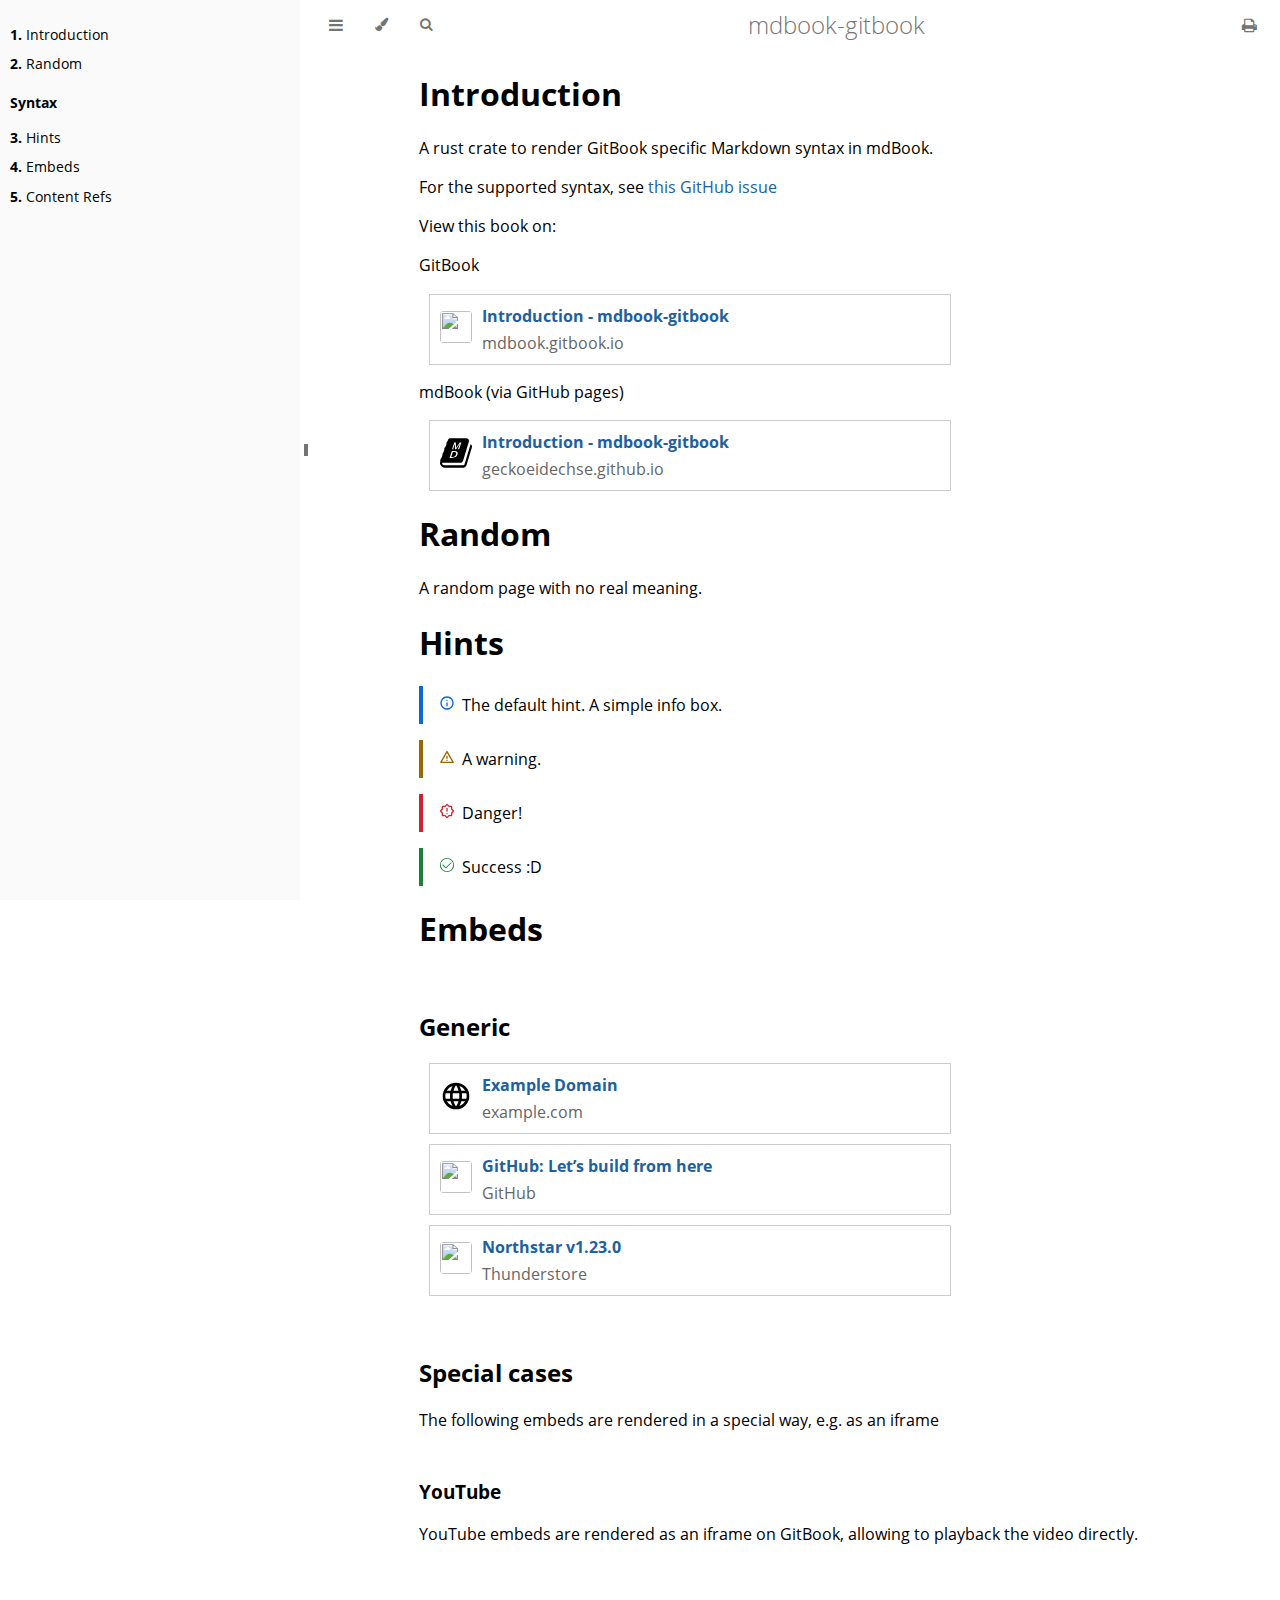
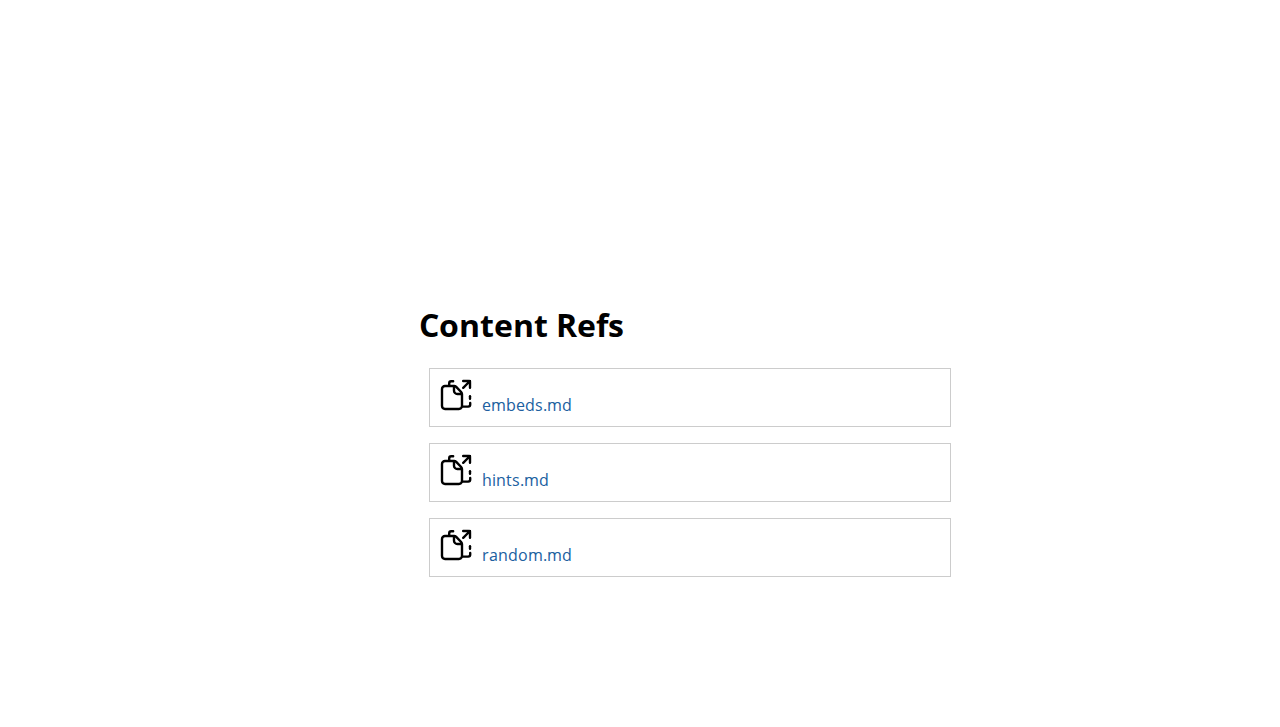
==== commit cddd4053: "deploy: d1bb37e72aa24b1b63ddaf1ecb29c9f7d71213cb" ====
--- a/print.html
+++ b/print.html
@@ -482,7 +482,7 @@
       </div>
       <div style="flex-grow: 1;">
         <div style="font-weight: bold; margin-bottom: 5px;">
-          Northstar v1.22.2
+          Northstar v1.23.0
         </div>
         <div style="color: #666;">
           Thunderstore
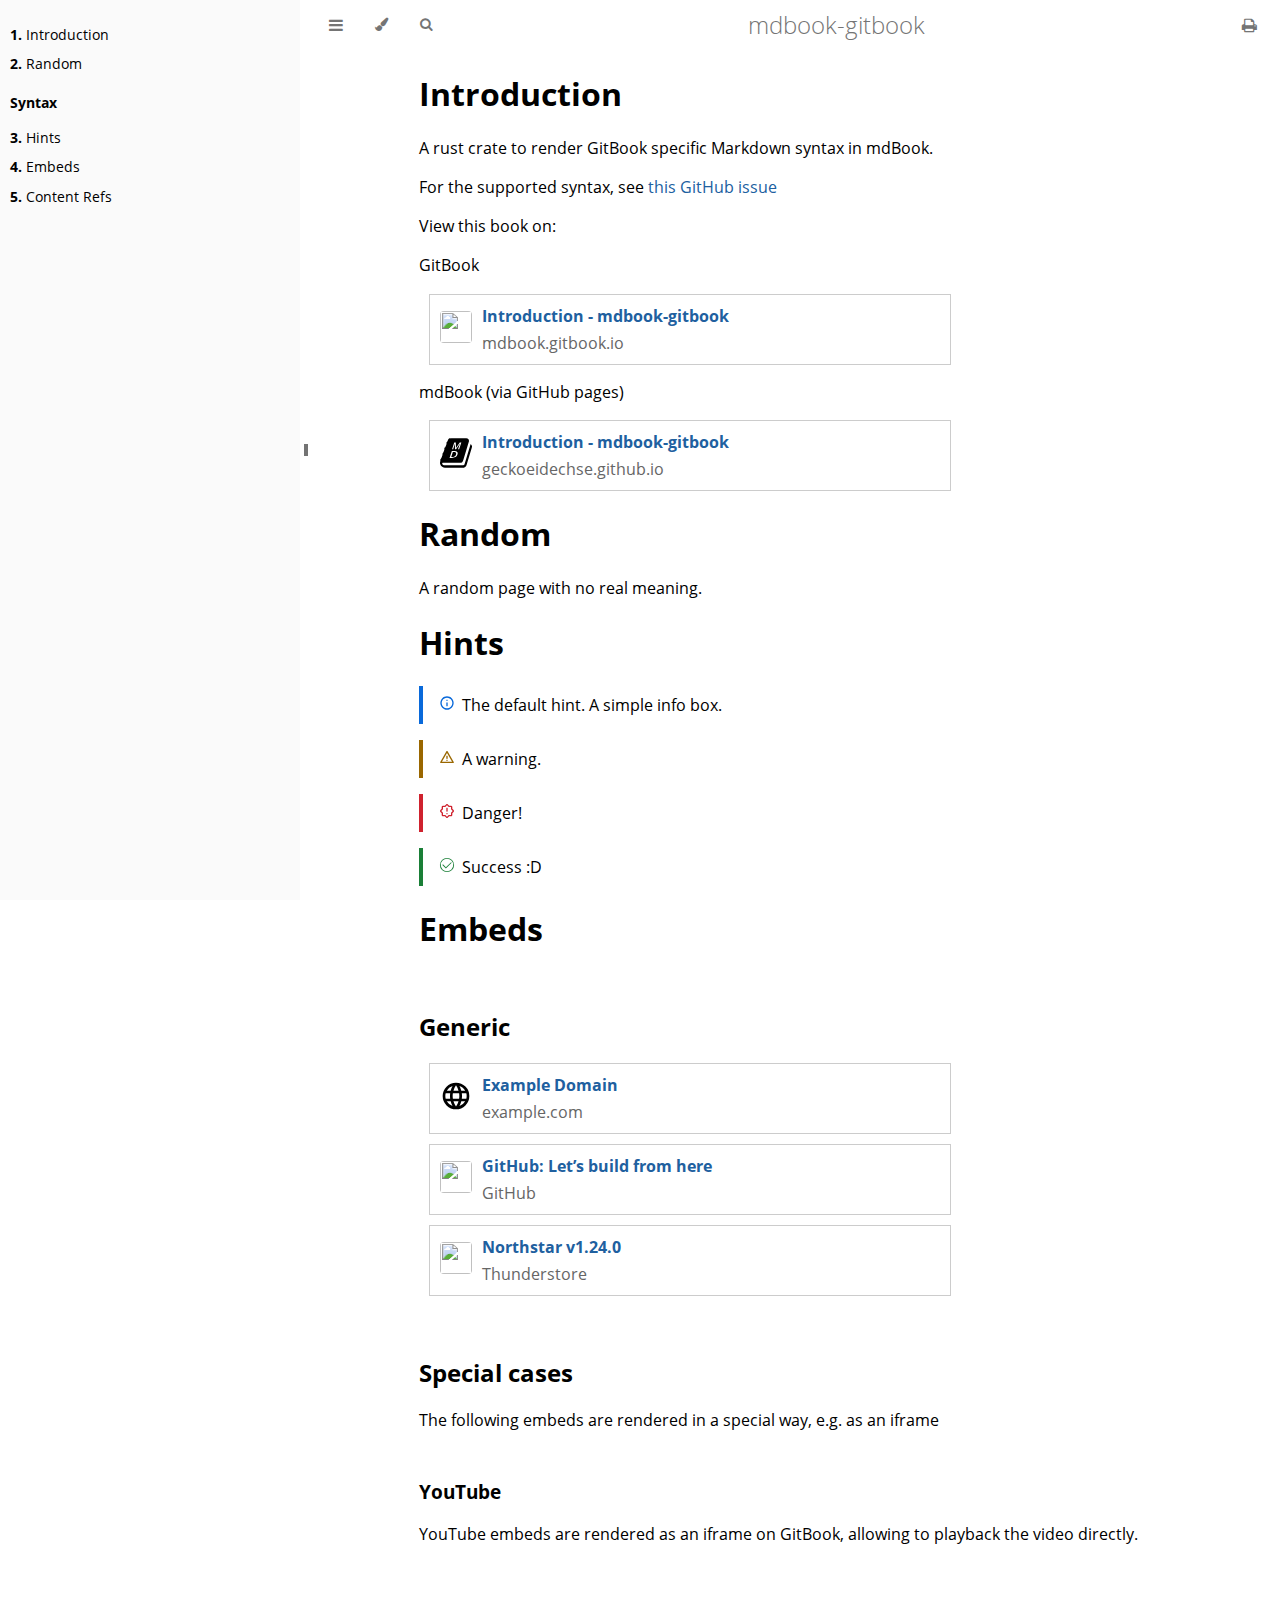
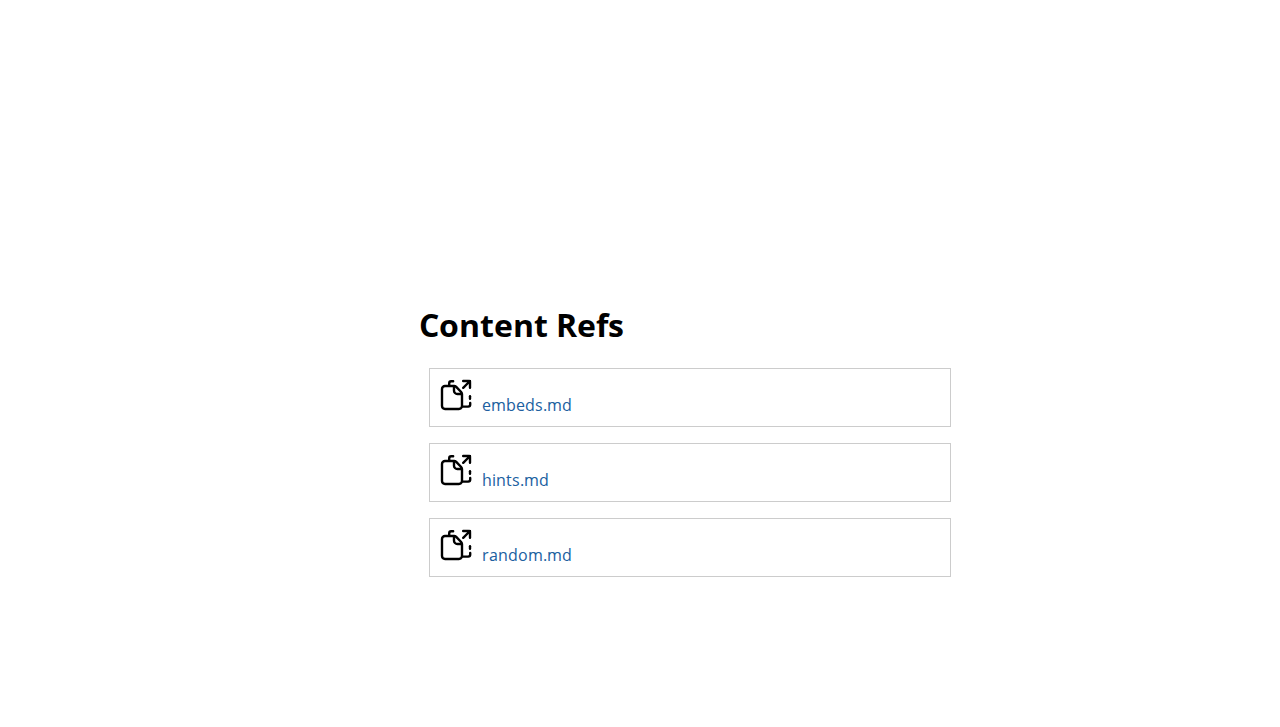
==== commit 77e12ad1: "deploy: 2d45bed732e02e153542afc3d75a5bb4de83dbe3" ====
--- a/print.html
+++ b/print.html
@@ -482,7 +482,7 @@
       </div>
       <div style="flex-grow: 1;">
         <div style="font-weight: bold; margin-bottom: 5px;">
-          Northstar v1.23.0
+          Northstar v1.24.0
         </div>
         <div style="color: #666;">
           Thunderstore
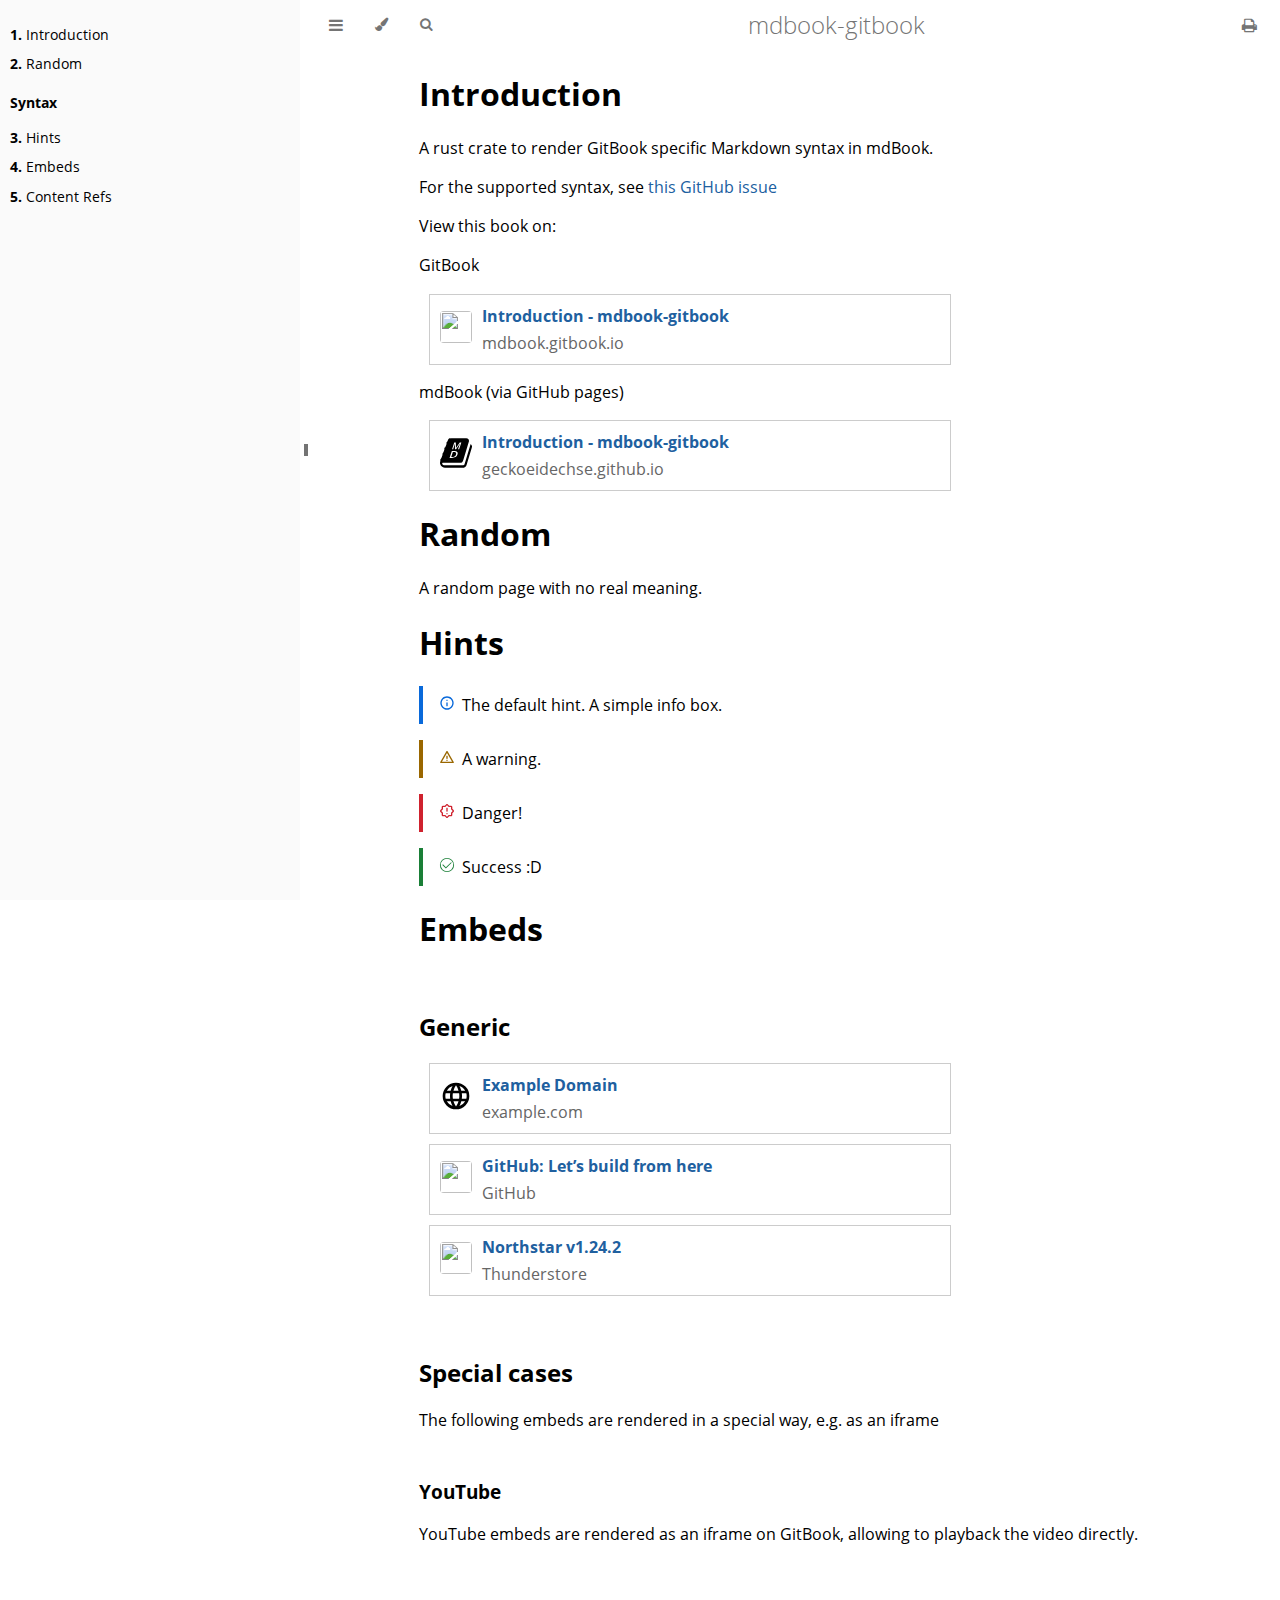
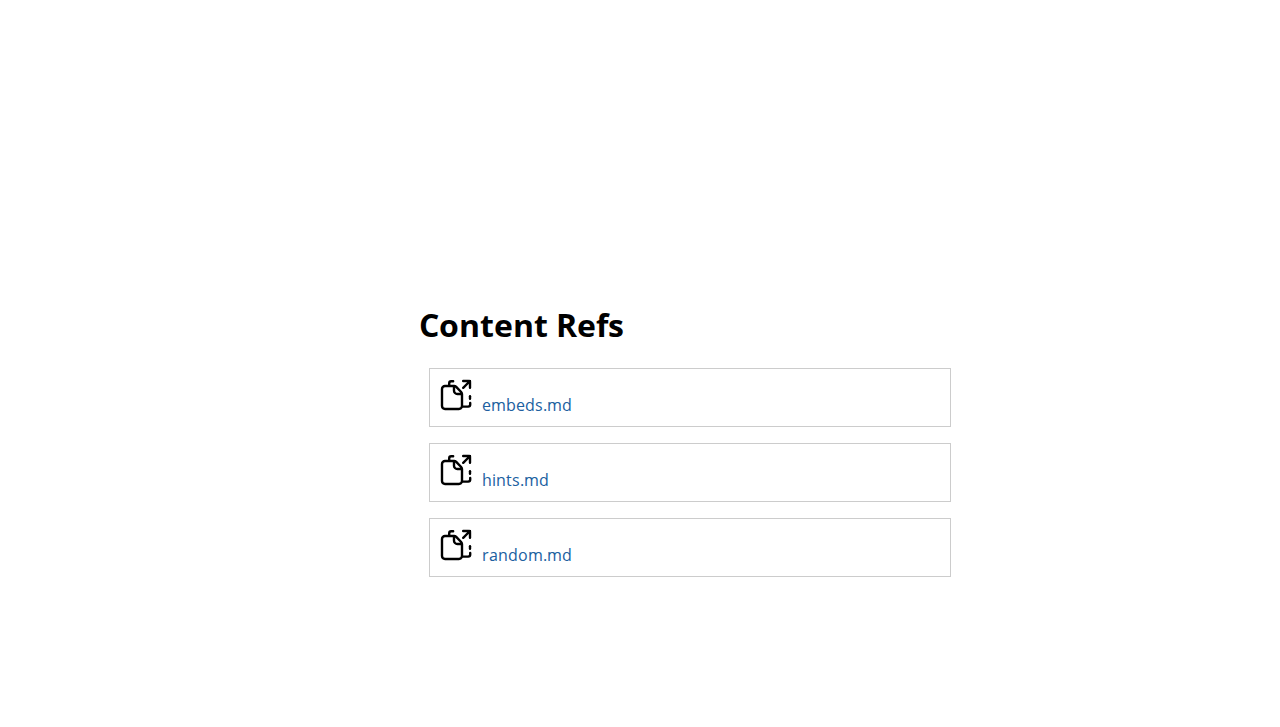
==== commit 1a169a5e: "deploy: cced2000f4c668df8bb637cec42b0d33bb867667" ====
--- a/print.html
+++ b/print.html
@@ -482,7 +482,7 @@
       </div>
       <div style="flex-grow: 1;">
         <div style="font-weight: bold; margin-bottom: 5px;">
-          Northstar v1.24.0
+          Northstar v1.24.2
         </div>
         <div style="color: #666;">
           Thunderstore
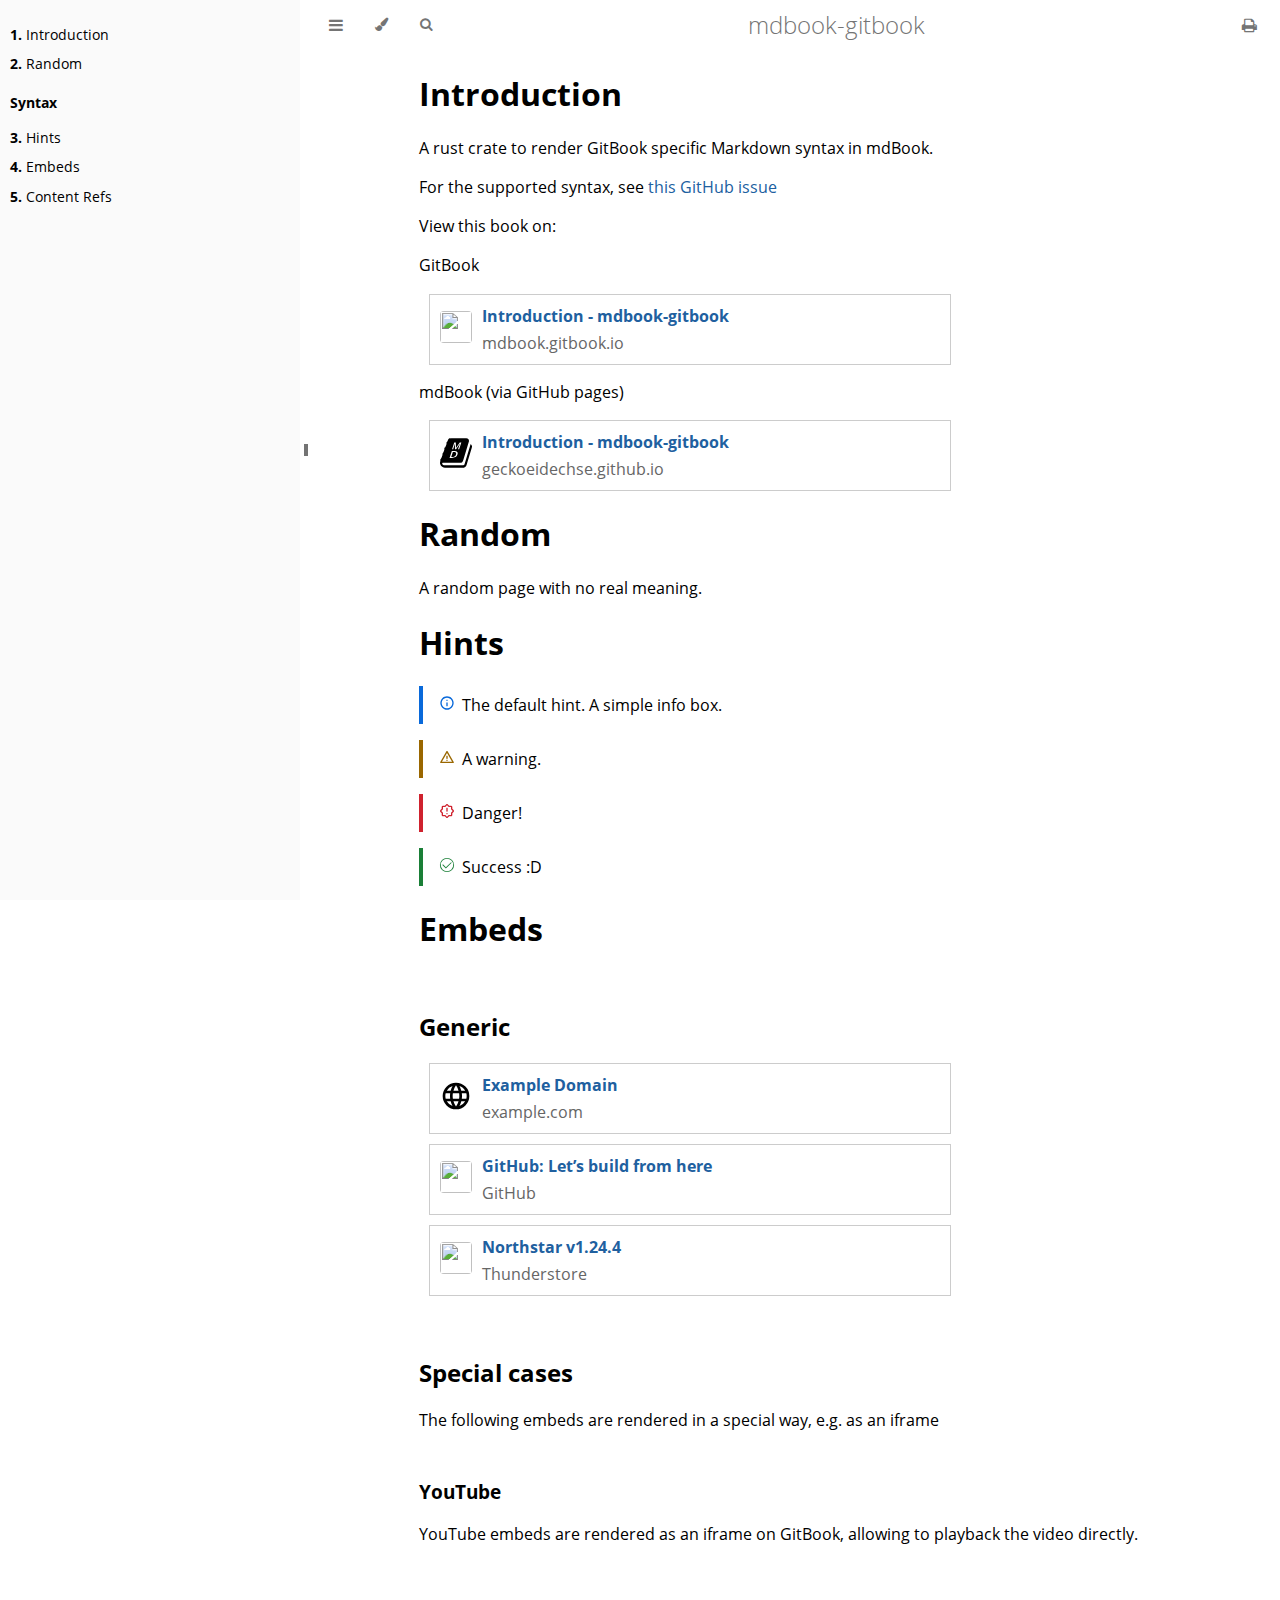
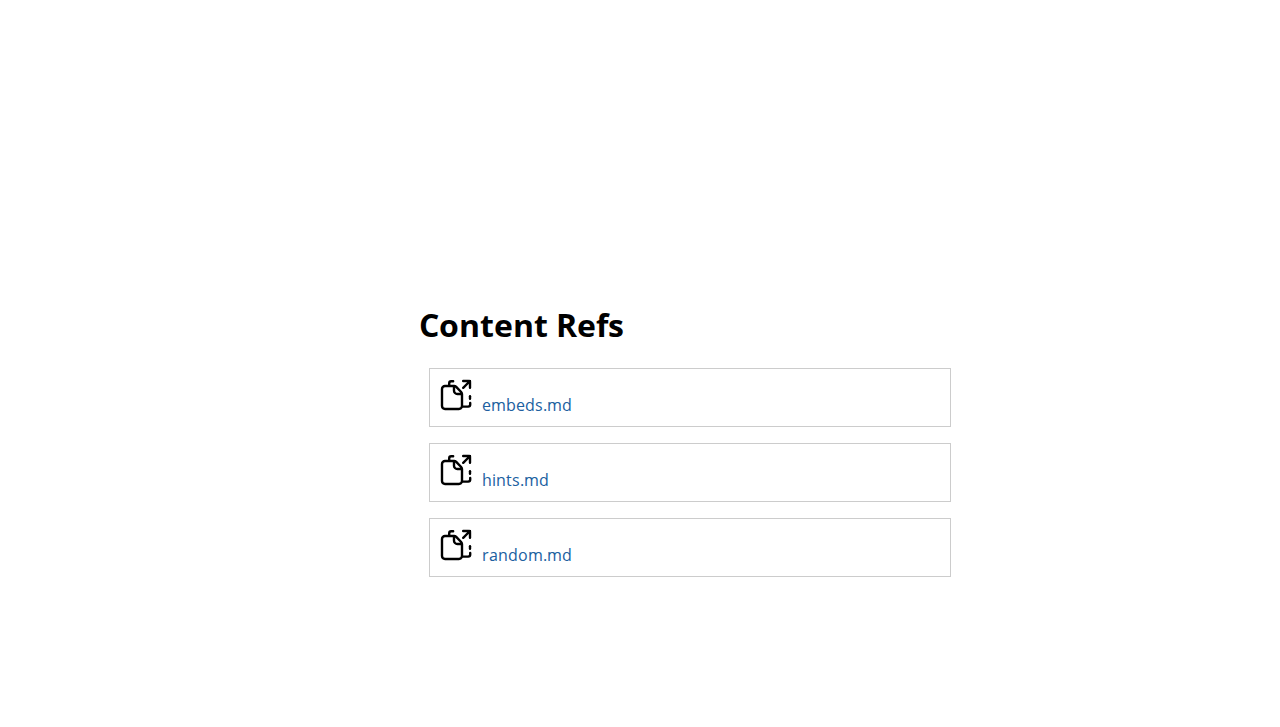
==== commit 501632a6: "deploy: ef35852048619c286e08a4f9e06e33e6d81a7cc0" ====
--- a/print.html
+++ b/print.html
@@ -482,7 +482,7 @@
       </div>
       <div style="flex-grow: 1;">
         <div style="font-weight: bold; margin-bottom: 5px;">
-          Northstar v1.24.2
+          Northstar v1.24.4
         </div>
         <div style="color: #666;">
           Thunderstore
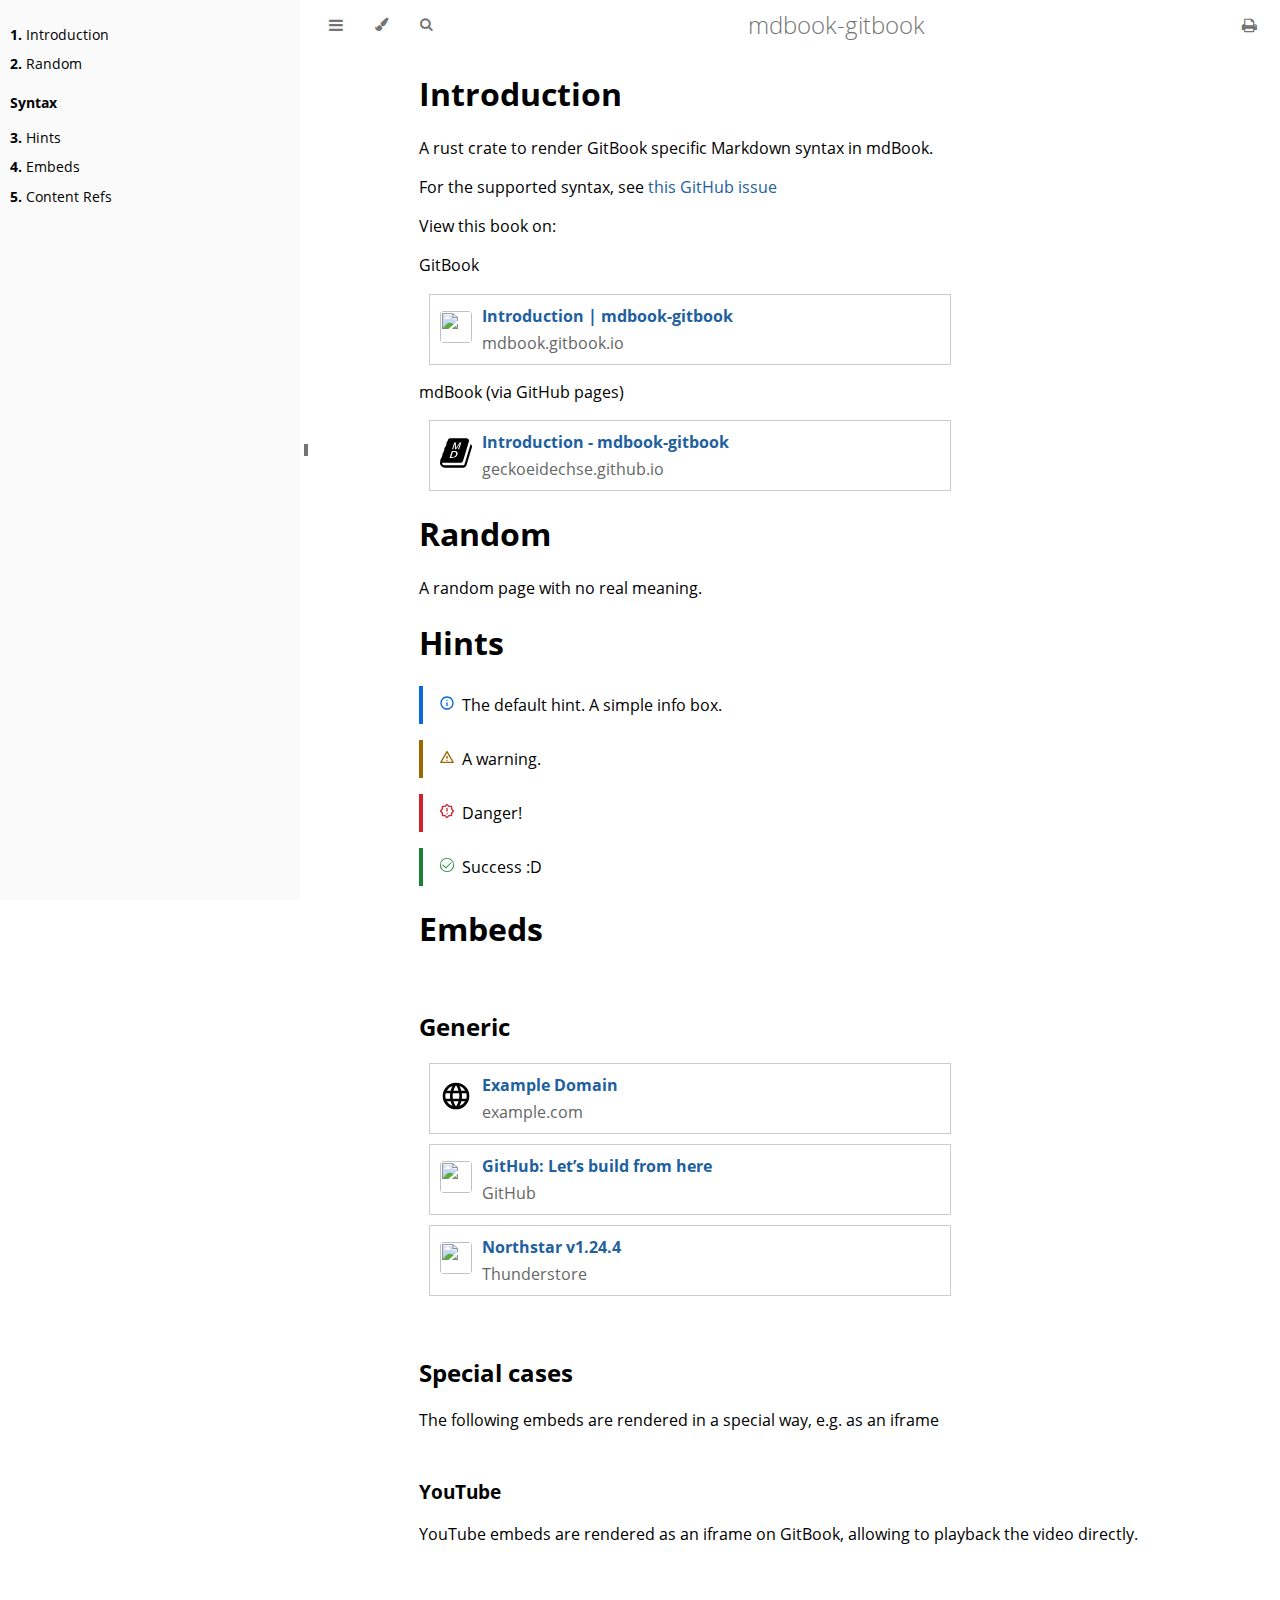
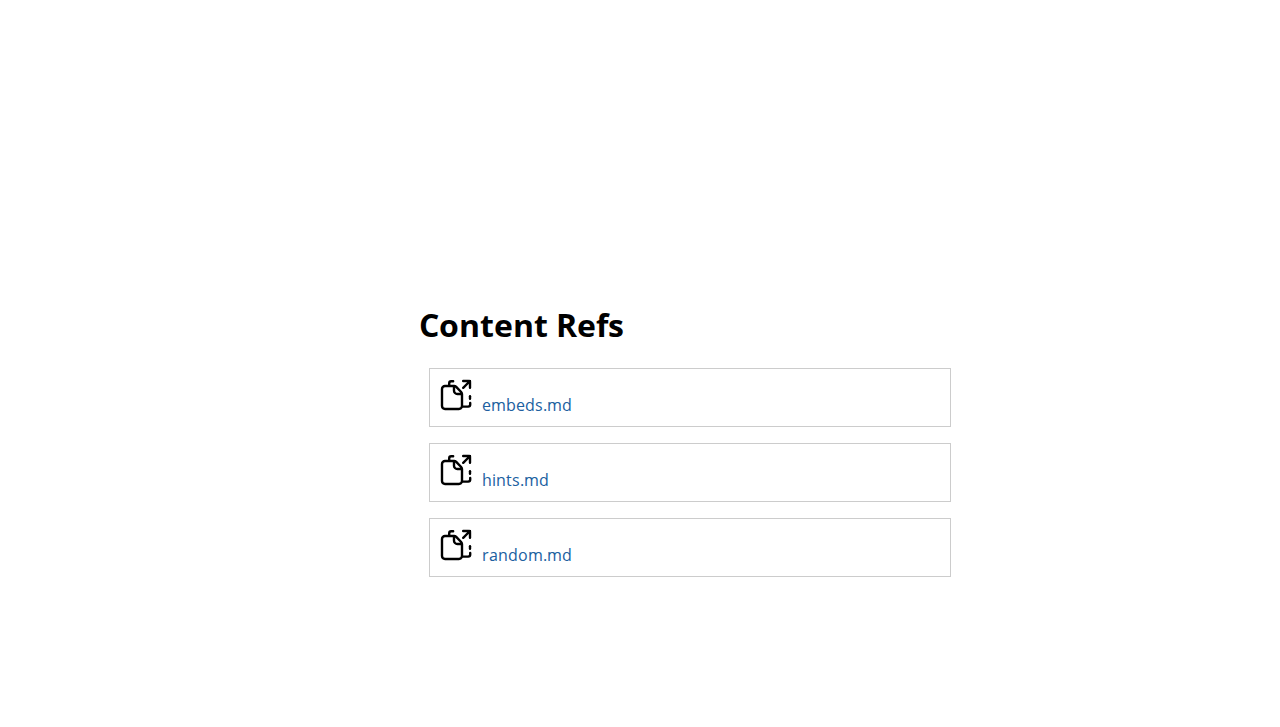
==== commit 31b5dcb7: "deploy: 7501ec383127b35731e3f0b2f12f91fedfca4a7c" ====
--- a/print.html
+++ b/print.html
@@ -183,12 +183,12 @@
   <a href="https://mdbook.gitbook.io/mdbook-gitbook/">
     <div style="display: flex; align-items: center;">
       <div style="margin-right: 10px;">
-        <img alt="" src="https://app.gitbook.com/public/images/icon-512.png" width="100%" height="auto" decoding="async"
+        <img alt="" src="https://mdbook.gitbook.io/mdbook-gitbook/~gitbook/icon?size=small&theme=light" width="100%" height="auto" decoding="async"
           style="width: 32px; height: 32px; border-radius: 4px;">
       </div>
       <div style="flex-grow: 1;">
         <div style="font-weight: bold; margin-bottom: 5px;">
-          Introduction - mdbook-gitbook
+          Introduction | mdbook-gitbook
         </div>
         <div style="color: #666;">
           mdbook.gitbook.io
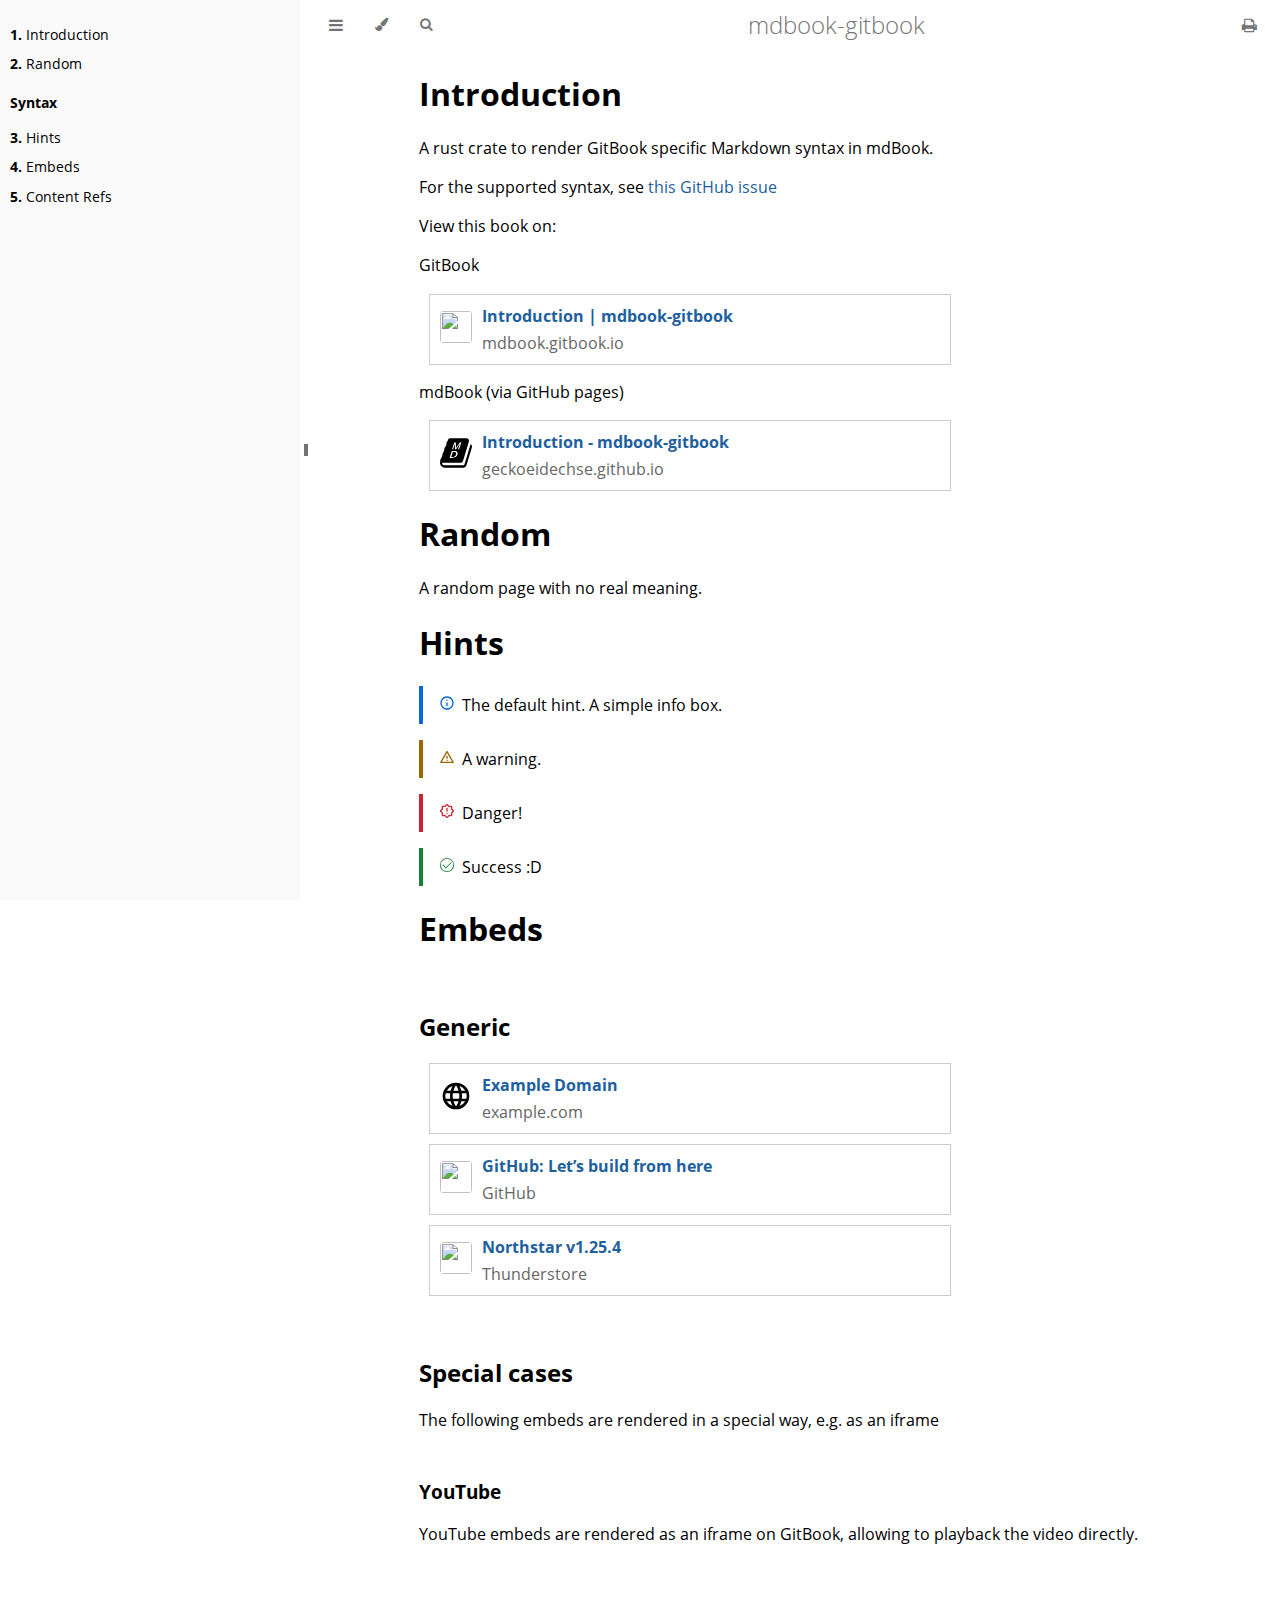
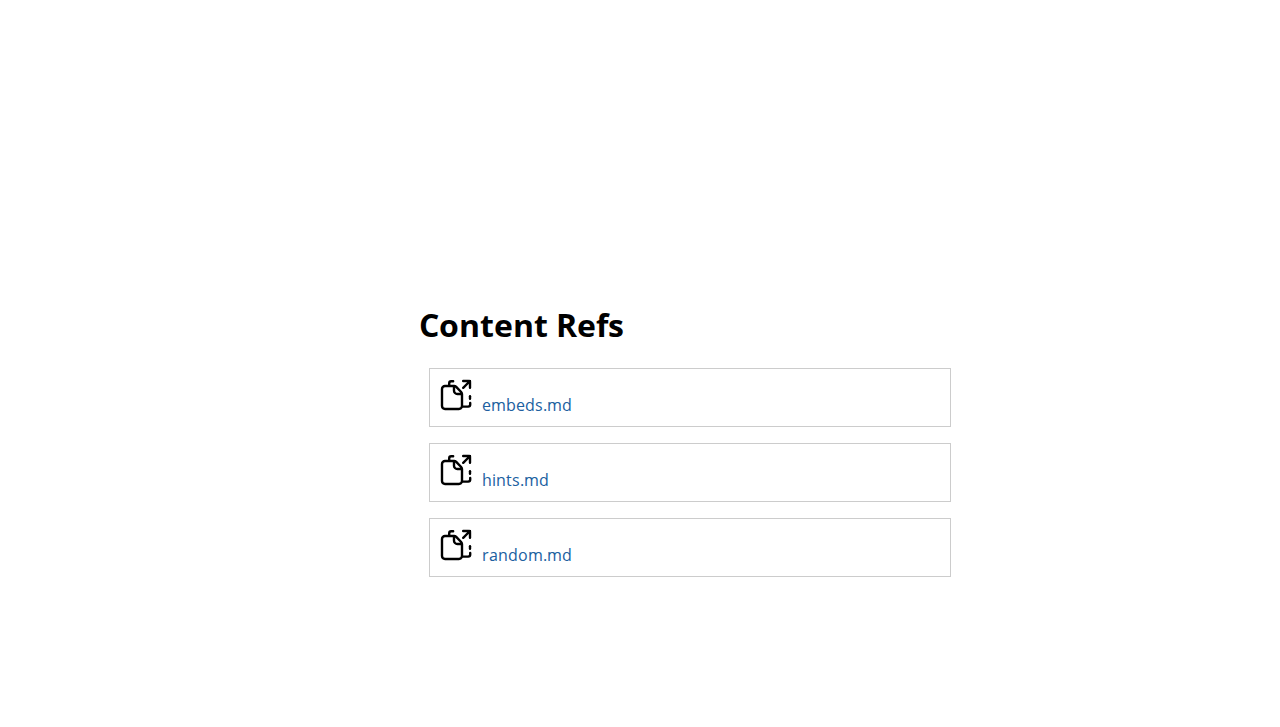
==== commit 4dc97b64: "deploy: 11494749aa10cdd4283812b359b4c0581126709a" ====
--- a/print.html
+++ b/print.html
@@ -482,7 +482,7 @@
       </div>
       <div style="flex-grow: 1;">
         <div style="font-weight: bold; margin-bottom: 5px;">
-          Northstar v1.24.4
+          Northstar v1.25.4
         </div>
         <div style="color: #666;">
           Thunderstore
--- a/css/general.css
+++ b/css/general.css
@@ -1,6 +1,4 @@
 /* Base styles and content styles */
-
-@import 'variables.css';
 
 :root {
     /* Browser default font-size is 16px, this way 1 rem = 10px */
--- a/css/chrome.css
+++ b/css/chrome.css
@@ -1,6 +1,4 @@
 /* CSS for UI elements (a.k.a. chrome) */
-
-@import 'variables.css';
 
 html {
     scrollbar-color: var(--scrollbar) var(--bg);
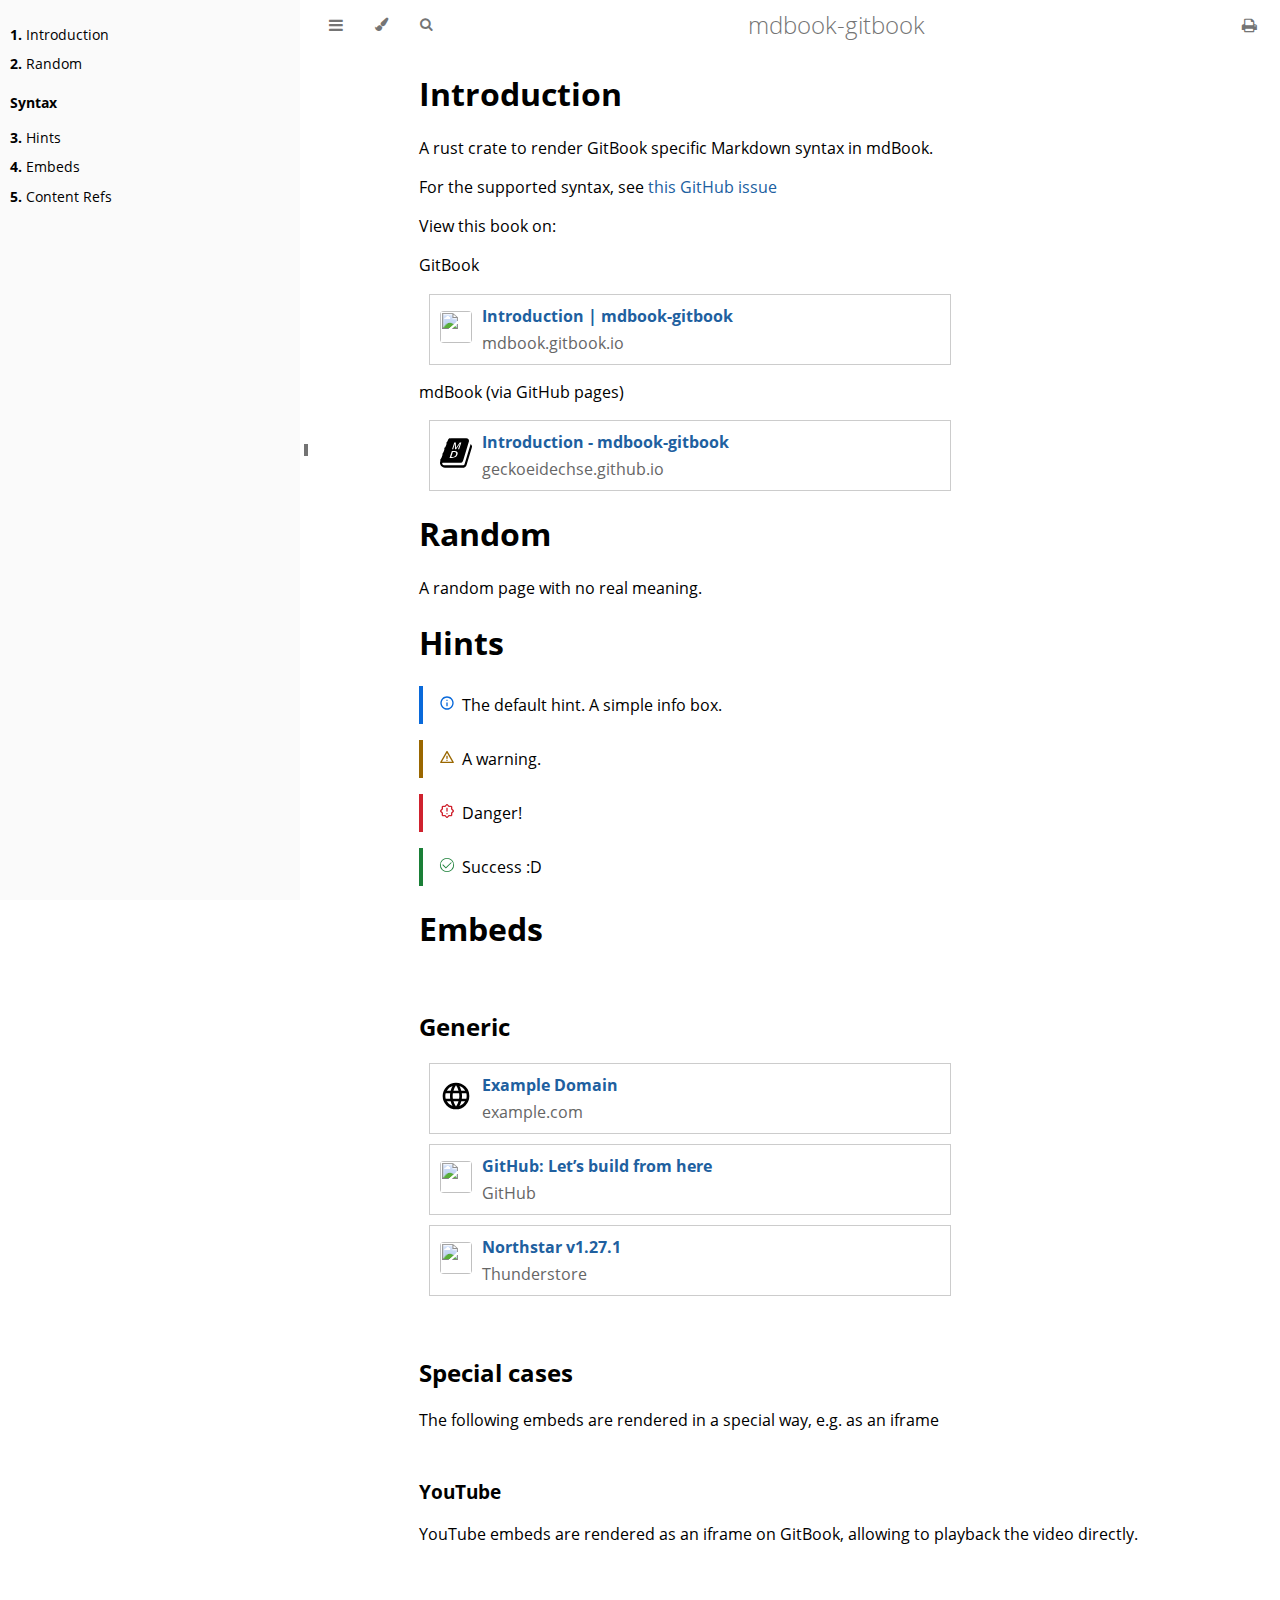
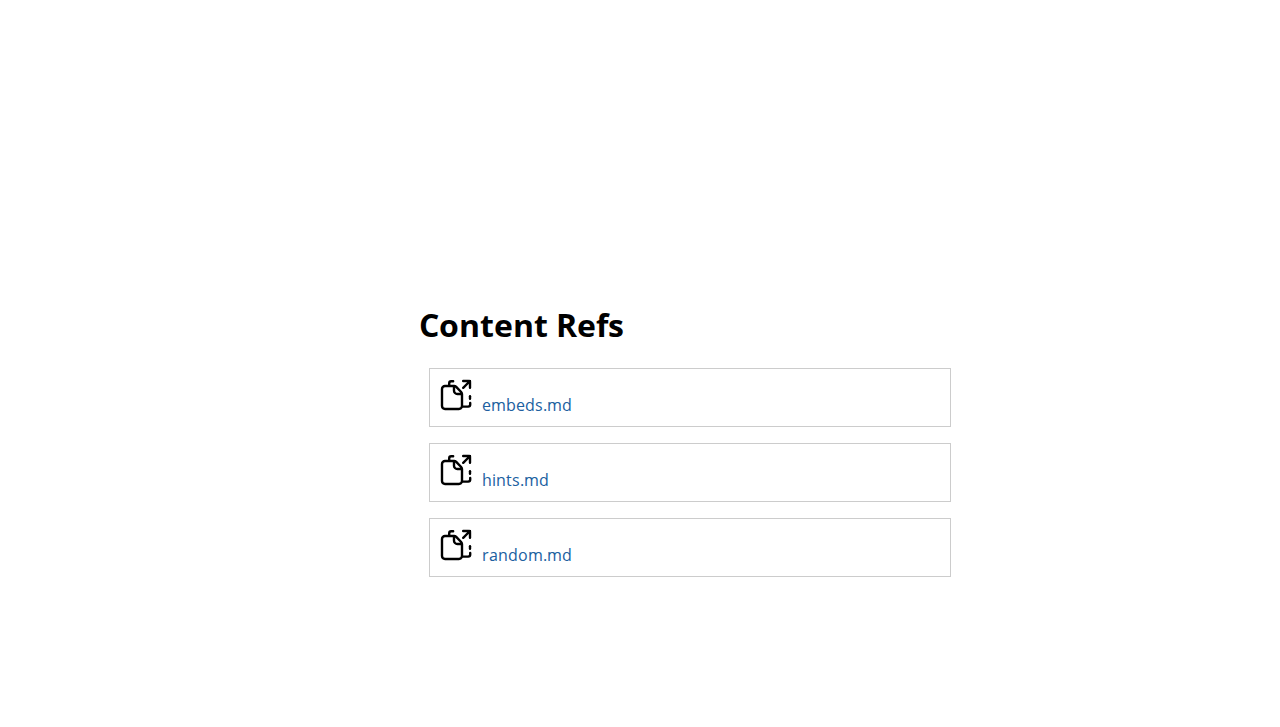
==== commit a029fae5: "deploy: a2380bbbdebc1dee6001f66a57ee4fb339f261b9" ====
--- a/print.html
+++ b/print.html
@@ -482,7 +482,7 @@
       </div>
       <div style="flex-grow: 1;">
         <div style="font-weight: bold; margin-bottom: 5px;">
-          Northstar v1.25.4
+          Northstar v1.27.1
         </div>
         <div style="color: #666;">
           Thunderstore
